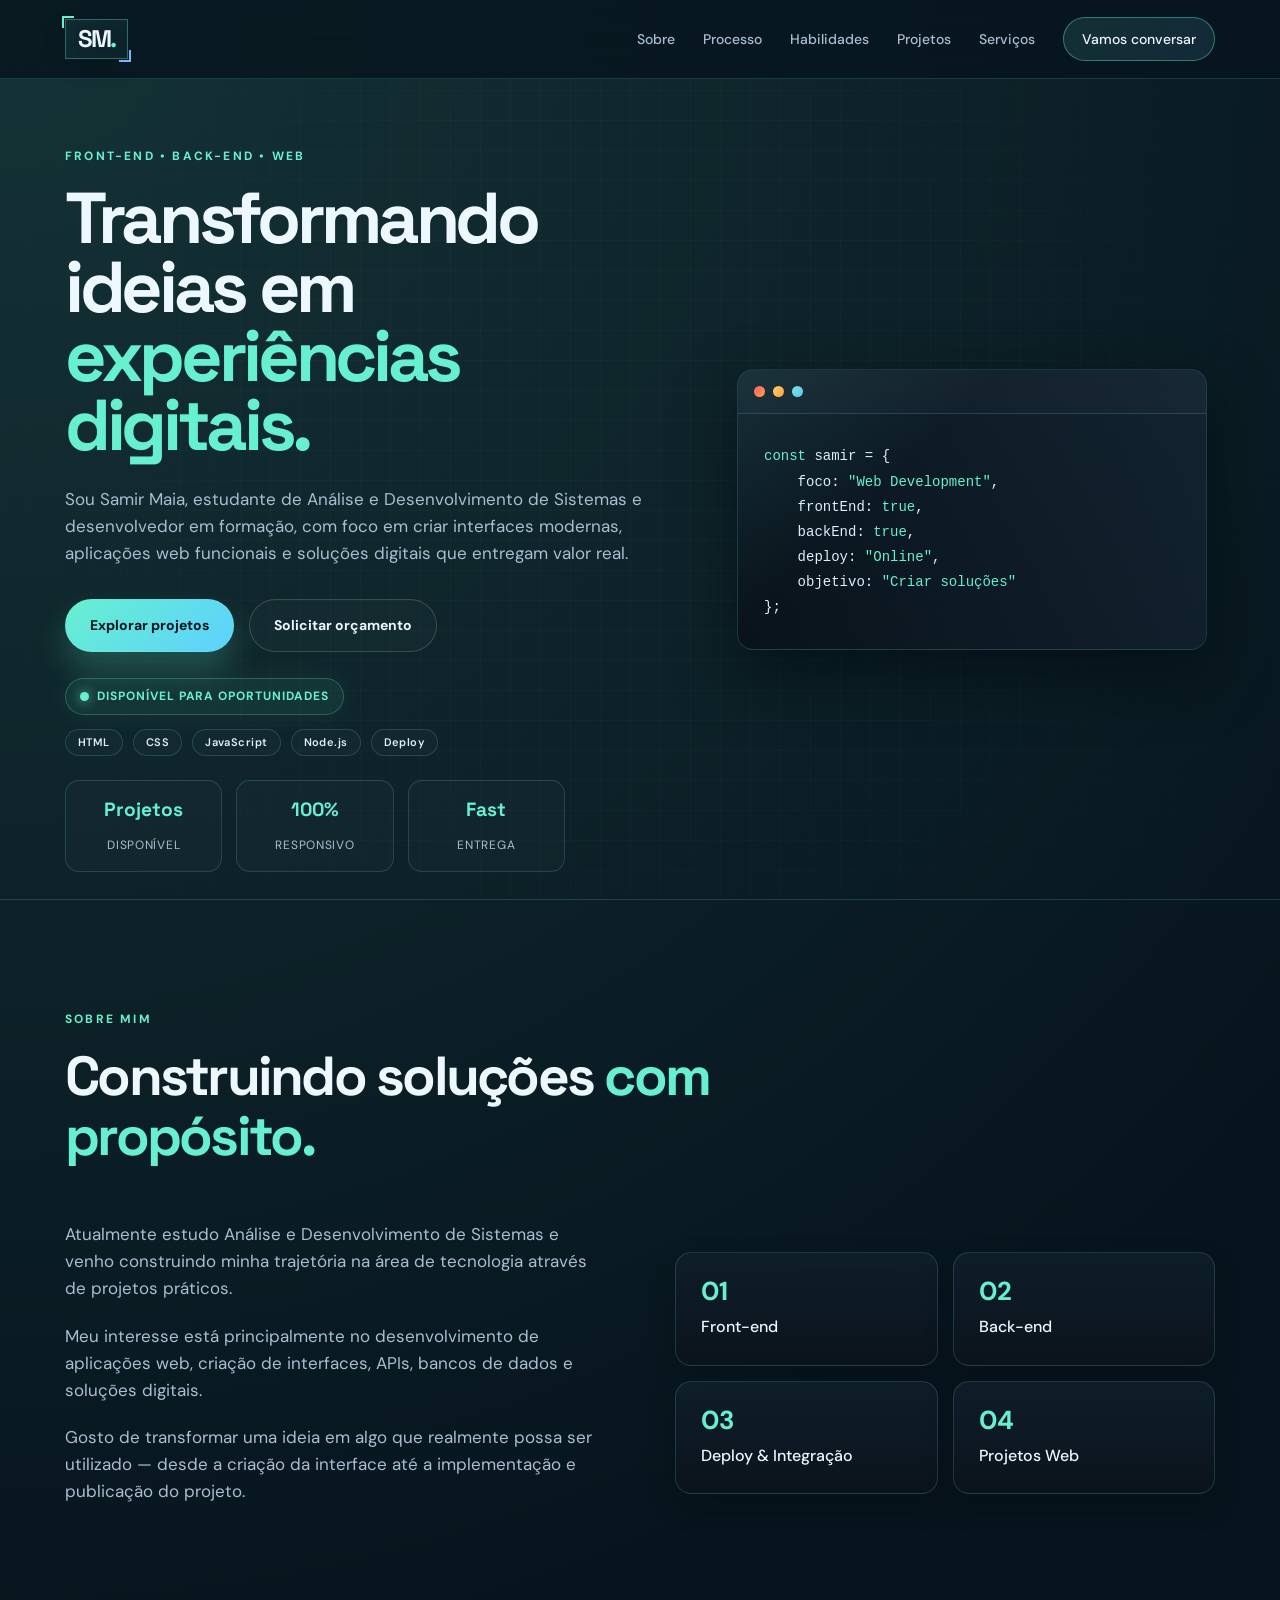
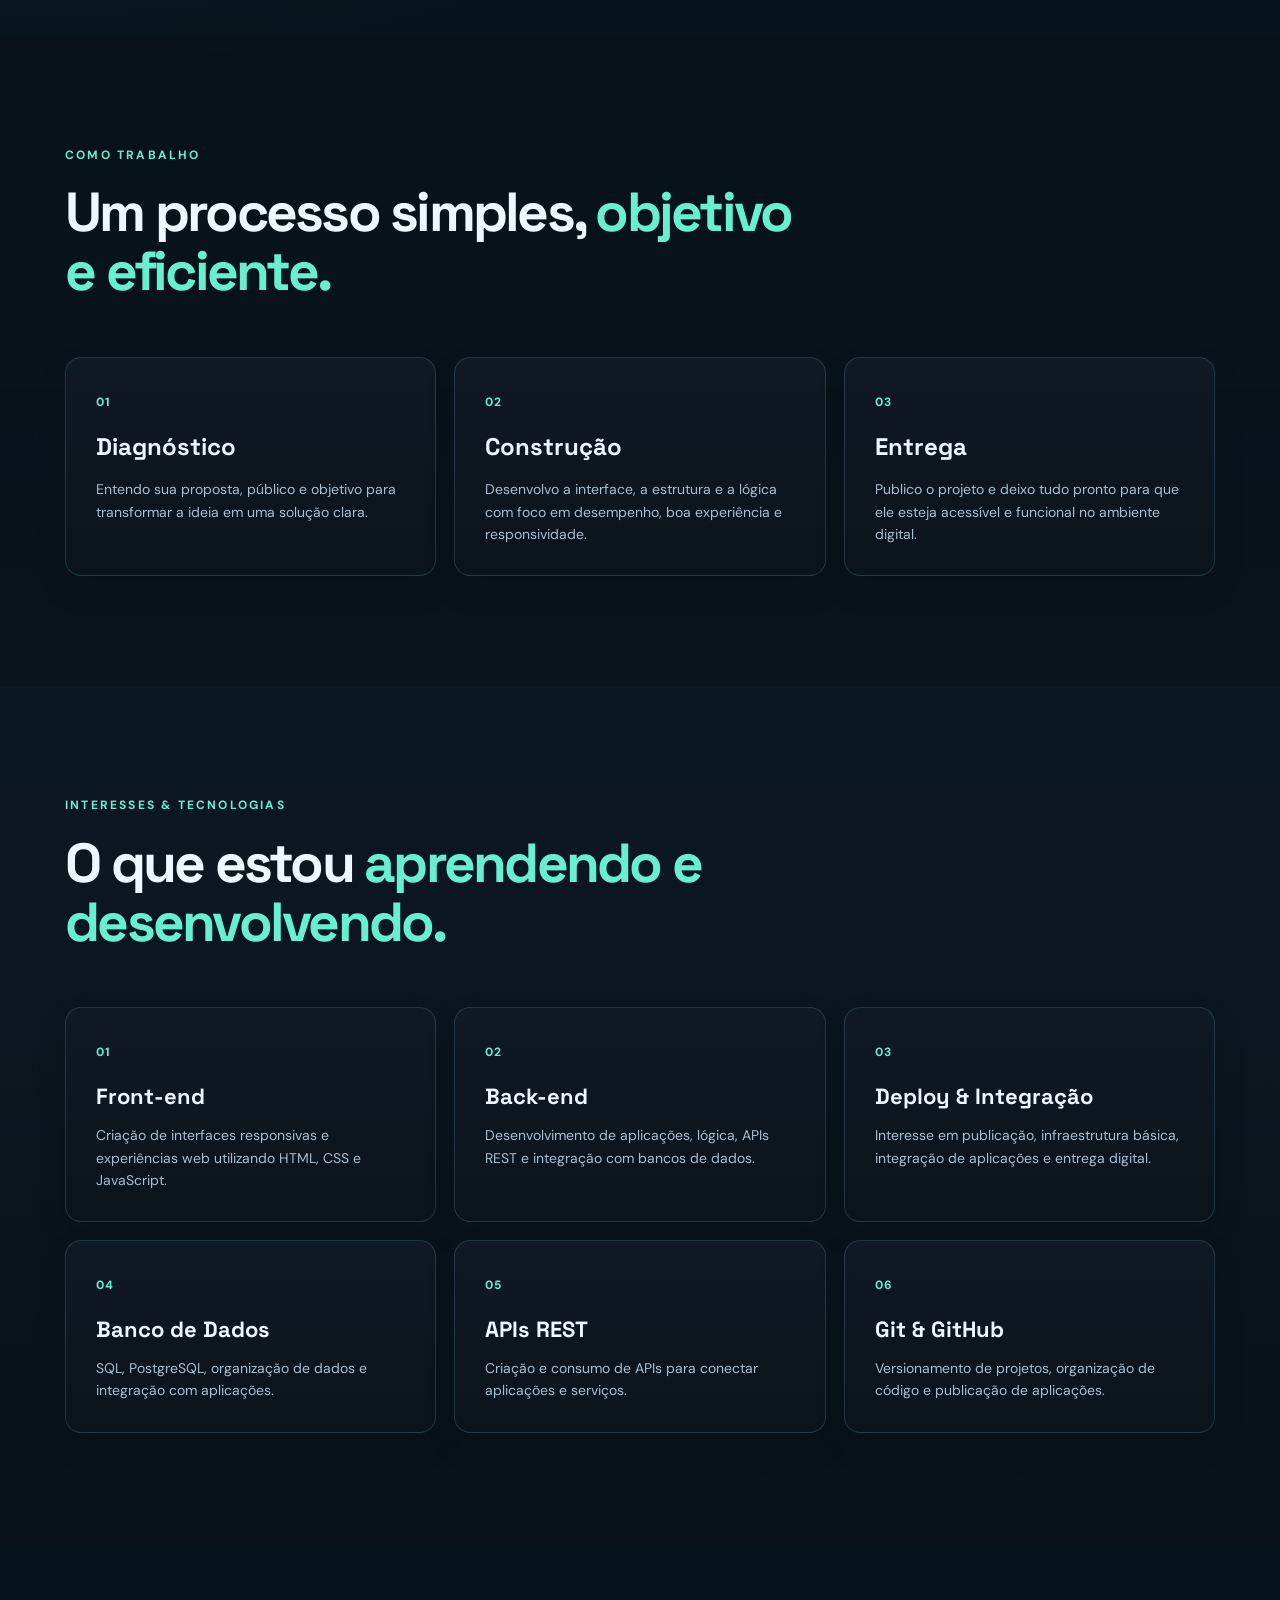
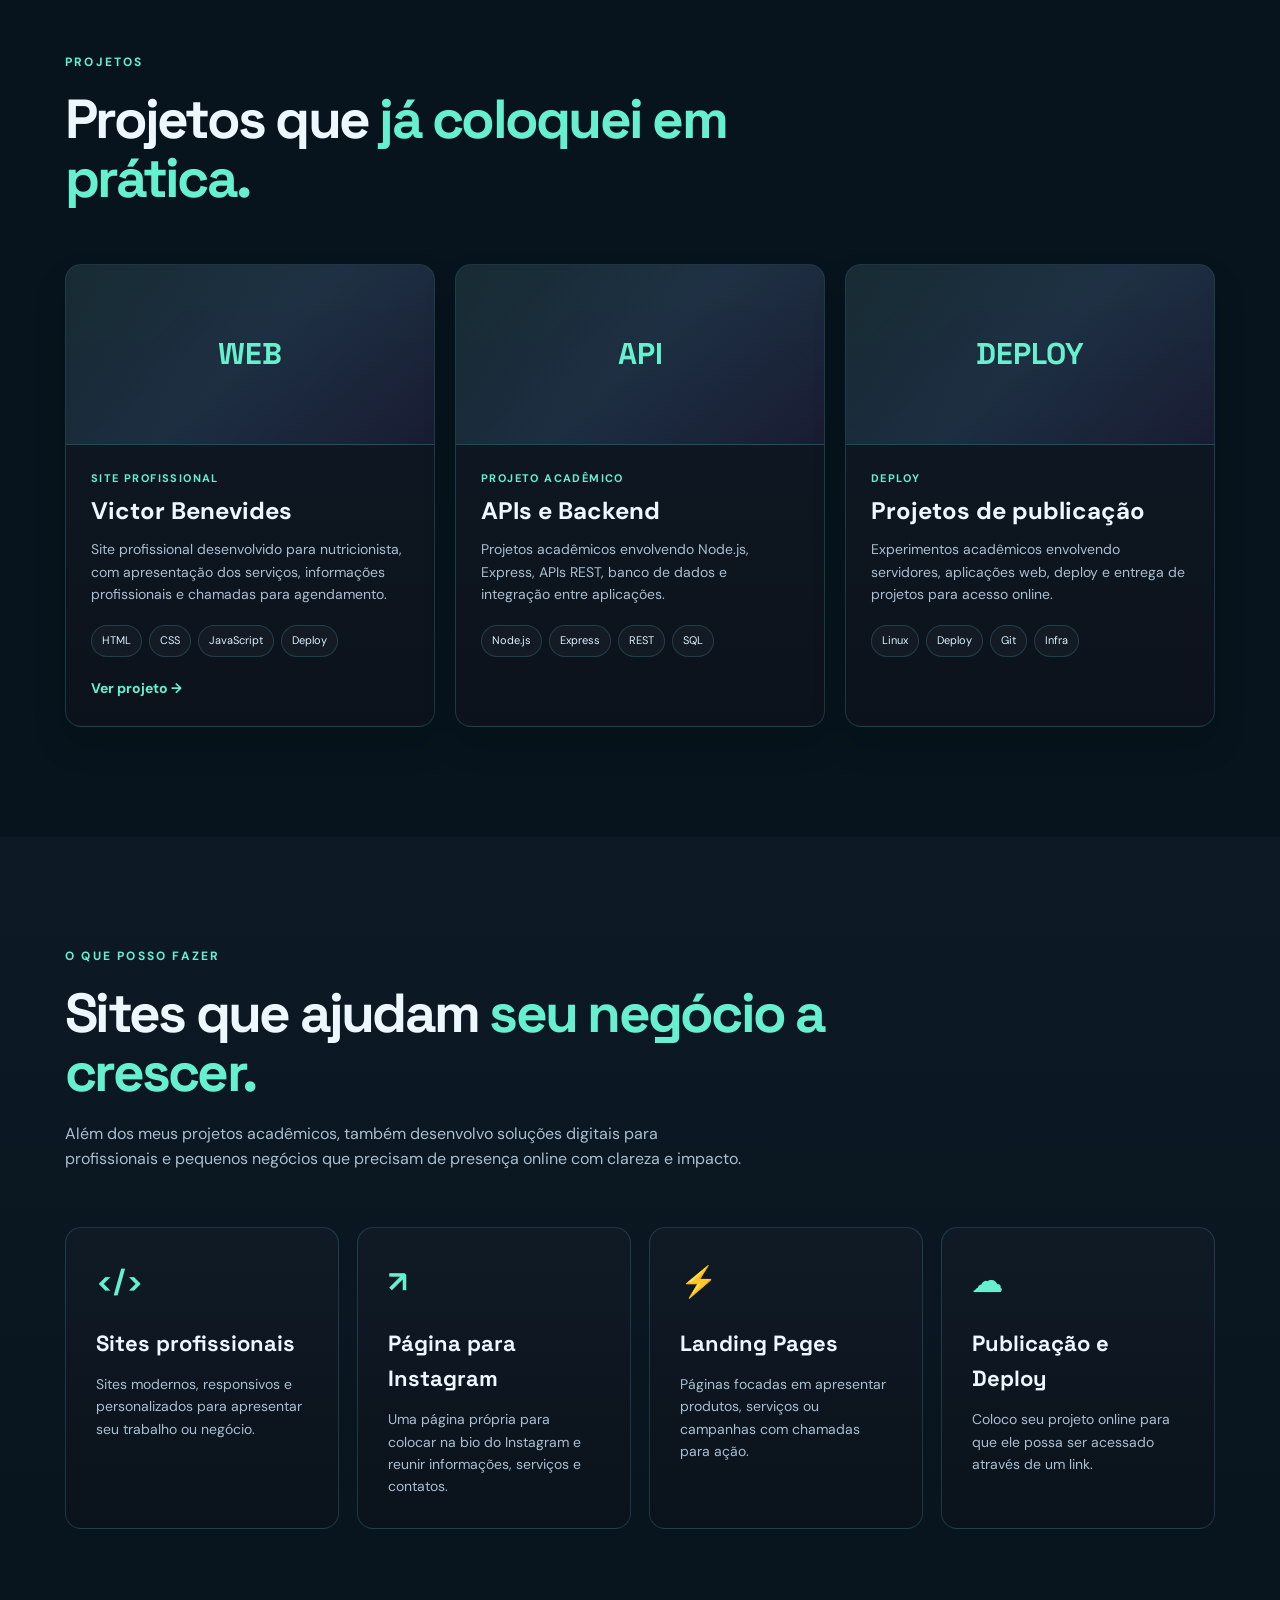
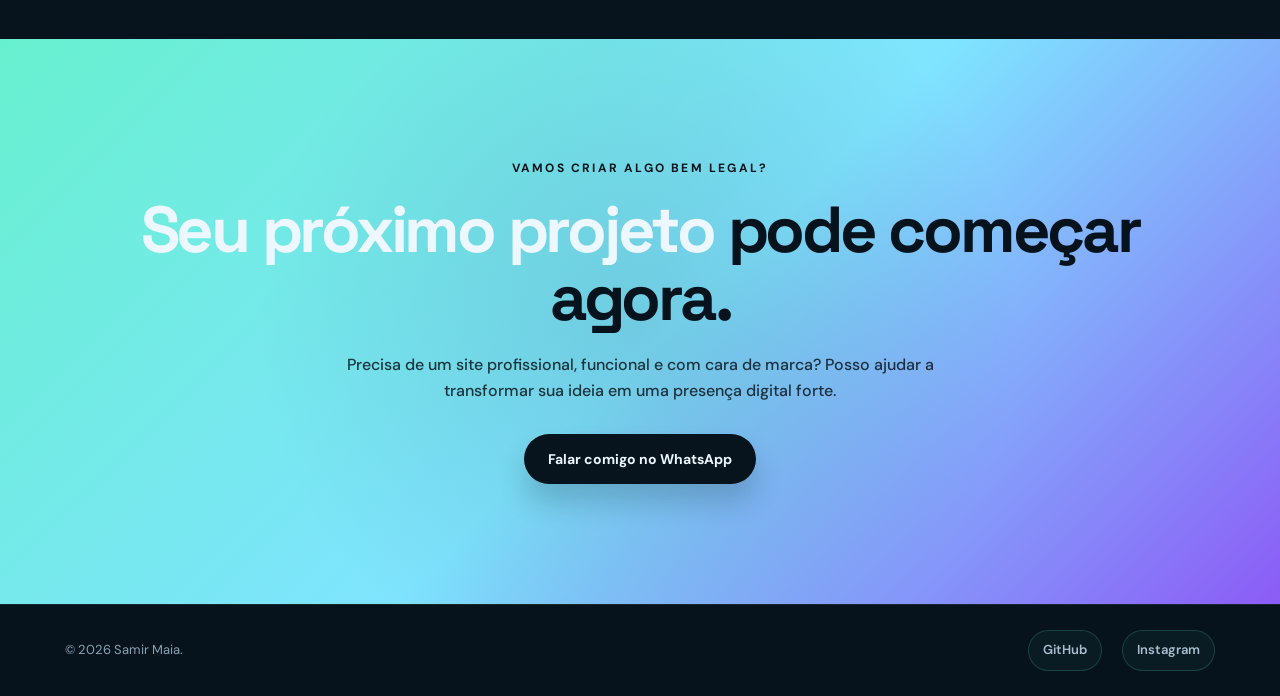
==== index.html @ 9ce3f762 "primeira versao do meu portifolio" ====
<!DOCTYPE html>
<html lang="pt-BR">

<head>
    <meta charset="UTF-8">
    <meta name="viewport" content="width=device-width, initial-scale=1.0">

    <title>Samir Maia | Desenvolvedor</title>

    <meta
        name="description"
        content="Samir Maia - Desenvolvimento Web, Front-end, Back-end e soluções digitais."
    >

    <link rel="preconnect" href="https://fonts.googleapis.com">
    <link rel="preconnect" href="https://fonts.gstatic.com" crossorigin>

    <link
        href="https://fonts.googleapis.com/css2?family=DM+Sans:wght@400;500;600;700&family=Space+Grotesk:wght@400;500;600;700&display=swap"
        rel="stylesheet"
    >

    <link rel="stylesheet" href="style.css">
</head>

<body>

    <!-- HEADER -->

    <header class="header">

        <div class="container nav">

            <a href="#inicio" class="logo" aria-label="Samir Maia, voltar ao início">
                SM<span>.</span>
            </a>

            <button
                class="menu-btn"
                id="menuBtn"
                aria-label="Abrir menu"
                aria-expanded="false"
            >
                ☰
            </button>

            <nav class="nav-links" id="navLinks">

                <a href="#sobre">Sobre</a>
                <a href="#processo">Processo</a>
                <a href="#habilidades">Habilidades</a>
                <a href="#projetos">Projetos</a>
                <a href="#servicos">Serviços</a>

                <a href="#contato" class="nav-cta">
                    Vamos conversar
                </a>

            </nav>

        </div>

    </header>


    <main>

        <!-- HERO -->

        <section class="hero" id="inicio">

            <div class="container hero-content">

                <div class="hero-text">

                    <p class="eyebrow">
                        FRONT-END • BACK-END • WEB
                    </p>

                    <h1>
                        Transformando ideias em
                        <span>experiências digitais.</span>
                    </h1>

                    <p class="hero-description">
                        Sou Samir Maia, estudante de Análise e Desenvolvimento
                        de Sistemas e desenvolvedor em formação, com foco em
                        criar interfaces modernas, aplicações web funcionais e
                        soluções digitais que entregam valor real.
                    </p>

                    <div class="hero-buttons">

                        <a href="#projetos" class="btn primary">
                            Explorar projetos
                        </a>

                        <a href="#contato" class="btn secondary">
                            Solicitar orçamento
                        </a>

                    </div>

                    <div class="hero-meta">
                        <span class="status-pill">
                            Disponível para oportunidades
                        </span>

                        <div class="stack-list" aria-label="Tecnologias principais">
                            <span>HTML</span>
                            <span>CSS</span>
                            <span>JavaScript</span>
                            <span>Node.js</span>
                            <span>Deploy</span>
                        </div>

                        <div class="mini-stats" aria-label="Principais diferenciais">
                            <div>
                                <strong>Projetos</strong>
                                <span>Disponível</span>
                            </div>
                            <div>
                                <strong>100%</strong>
                                <span>Responsivo</span>
                            </div>
                            <div>
                                <strong>Fast</strong>
                                <span>Entrega</span>
                            </div>
                        </div>
                    </div>

                </div>


                <div class="hero-card">

                    <div class="code-window">

                        <div class="code-top">
                            <span></span>
                            <span></span>
                            <span></span>
                        </div>

                        <pre><span>const</span> samir = {
    foco: <span>"Web Development"</span>,
    frontEnd: <span>true</span>,
    backEnd: <span>true</span>,
    deploy: <span>"Online"</span>,
    objetivo: <span>"Criar soluções"</span>
};</pre>

                    </div>

                </div>

            </div>

        </section>


        <!-- SOBRE -->

        <section class="section" id="sobre">

            <div class="container">

                <div class="section-title">

                    <p class="eyebrow">
                        SOBRE MIM
                    </p>

                    <h2>
                        Construindo soluções
                        <span>com propósito.</span>
                    </h2>

                </div>


                <div class="about-grid">

                    <div class="about-text">

                        <p>
                            Atualmente estudo Análise e Desenvolvimento de
                            Sistemas e venho construindo minha trajetória
                            na área de tecnologia através de projetos
                            práticos.
                        </p>

                        <p>
                            Meu interesse está principalmente no desenvolvimento
                            de aplicações web, criação de interfaces, APIs,
                            bancos de dados e soluções digitais.
                        </p>

                        <p>
                            Gosto de transformar uma ideia em algo que realmente
                            possa ser utilizado — desde a criação da interface
                            até a implementação e publicação do projeto.
                        </p>

                    </div>


                    <div class="about-highlight">

                        <div class="highlight">
                            <strong>01</strong>
                            <span>Front-end</span>
                        </div>

                        <div class="highlight">
                            <strong>02</strong>
                            <span>Back-end</span>
                        </div>

                        <div class="highlight">
                            <strong>03</strong>
                            <span>Deploy & Integração</span>
                        </div>

                        <div class="highlight">
                            <strong>04</strong>
                            <span>Projetos Web</span>
                        </div>

                    </div>

                </div>

            </div>

        </section>


        <!-- PROCESSO -->

        <section class="section process-section" id="processo">

            <div class="container">

                <div class="section-title">

                    <p class="eyebrow">
                        COMO TRABALHO
                    </p>

                    <h2>
                        Um processo simples,
                        <span>objetivo e eficiente.</span>
                    </h2>

                </div>

                <div class="process-grid">

                    <div class="process-card">
                        <span class="process-number">01</span>
                        <h3>Diagnóstico</h3>
                        <p>
                            Entendo sua proposta, público e objetivo para
                            transformar a ideia em uma solução clara.
                        </p>
                    </div>

                    <div class="process-card">
                        <span class="process-number">02</span>
                        <h3>Construção</h3>
                        <p>
                            Desenvolvo a interface, a estrutura e a lógica com
                            foco em desempenho, boa experiência e responsividade.
                        </p>
                    </div>

                    <div class="process-card">
                        <span class="process-number">03</span>
                        <h3>Entrega</h3>
                        <p>
                            Publico o projeto e deixo tudo pronto para que ele
                            esteja acessível e funcional no ambiente digital.
                        </p>
                    </div>

                </div>

            </div>

        </section>


        <!-- HABILIDADES -->

        <section class="section dark-section" id="habilidades">

            <div class="container">

                <div class="section-title">

                    <p class="eyebrow">
                        INTERESSES & TECNOLOGIAS
                    </p>

                    <h2>
                        O que estou
                        <span>aprendendo e desenvolvendo.</span>
                    </h2>

                </div>


                <div class="skills-grid">

                    <div class="skill-card">
                        <span class="skill-number">01</span>

                        <h3>Front-end</h3>

                        <p>
                            Criação de interfaces responsivas e experiências
                            web utilizando HTML, CSS e JavaScript.
                        </p>
                    </div>


                    <div class="skill-card">
                        <span class="skill-number">02</span>

                        <h3>Back-end</h3>

                        <p>
                            Desenvolvimento de aplicações, lógica,
                            APIs REST e integração com bancos de dados.
                        </p>
                    </div>


                    <div class="skill-card">
                        <span class="skill-number">03</span>

                        <h3>Deploy & Integração</h3>

                        <p>
                            Interesse em publicação, infraestrutura básica,
                            integração de aplicações e entrega digital.
                        </p>
                    </div>


                    <div class="skill-card">
                        <span class="skill-number">04</span>

                        <h3>Banco de Dados</h3>

                        <p>
                            SQL, PostgreSQL, organização de dados e
                            integração com aplicações.
                        </p>
                    </div>


                    <div class="skill-card">
                        <span class="skill-number">05</span>

                        <h3>APIs REST</h3>

                        <p>
                            Criação e consumo de APIs para conectar
                            aplicações e serviços.
                        </p>
                    </div>


                    <div class="skill-card">
                        <span class="skill-number">06</span>

                        <h3>Git & GitHub</h3>

                        <p>
                            Versionamento de projetos, organização de código
                            e publicação de aplicações.
                        </p>
                    </div>

                </div>

            </div>

        </section>


        <!-- PROJETOS -->

        <section class="section" id="projetos">

            <div class="container">

                <div class="section-title">

                    <p class="eyebrow">
                        PROJETOS
                    </p>

                    <h2>
                        Projetos que
                        <span>já coloquei em prática.</span>
                    </h2>

                </div>


                <div class="projects-grid">


                    <!-- PROJETO VICTOR -->

                    <article class="project-card">

                        <div class="project-image">
                            <span>WEB</span>
                        </div>

                        <div class="project-content">

                            <p class="project-type">
                                SITE PROFISSIONAL
                            </p>

                            <h3>
                                Victor Benevides
                            </h3>

                            <p>
                                Site profissional desenvolvido para nutricionista,
                                com apresentação dos serviços, informações
                                profissionais e chamadas para agendamento.
                            </p>

                            <div class="tags">

                                <span>HTML</span>
                                <span>CSS</span>
                                <span>JavaScript</span>
                                <span>Deploy</span>

                            </div>

                            <a
                                href="https://victorbenevidesnutri.netlify.app/"
                                target="_blank"
                                rel="noopener noreferrer"
                                class="project-link"
                            >
                                Ver projeto →
                            </a>

                        </div>

                    </article>


                    <!-- PROJETO BACK-END -->

                    <article class="project-card">

                        <div class="project-image">
                            <span>API</span>
                        </div>

                        <div class="project-content">

                            <p class="project-type">
                                PROJETO ACADÊMICO
                            </p>

                            <h3>
                                APIs e Backend
                            </h3>

                            <p>
                                Projetos acadêmicos envolvendo Node.js,
                                Express, APIs REST, banco de dados e
                                integração entre aplicações.
                            </p>

                            <div class="tags">

                                <span>Node.js</span>
                                <span>Express</span>
                                <span>REST</span>
                                <span>SQL</span>

                            </div>

                        </div>

                    </article>


                    <!-- PROJETO DEPLOY -->

                    <article class="project-card">

                        <div class="project-image">
                            <span>DEPLOY</span>
                        </div>

                        <div class="project-content">

                            <p class="project-type">
                                DEPLOY
                            </p>

                            <h3>
                                Projetos de publicação
                            </h3>

                            <p>
                                Experimentos acadêmicos envolvendo servidores,
                                aplicações web, deploy e entrega de projetos
                                para acesso online.
                            </p>

                            <div class="tags">

                                <span>Linux</span>
                                <span>Deploy</span>
                                <span>Git</span>
                                <span>Infra</span>

                            </div>

                        </div>

                    </article>


                </div>

            </div>

        </section>


        <!-- SERVIÇOS -->

        <section class="section services-section" id="servicos">

            <div class="container">

                <div class="section-title">

                    <p class="eyebrow">
                        O QUE POSSO FAZER
                    </p>

                    <h2>
                        Sites que ajudam
                        <span>seu negócio a crescer.</span>
                    </h2>

                    <p>
                        Além dos meus projetos acadêmicos, também desenvolvo
                        soluções digitais para profissionais e pequenos negócios
                        que precisam de presença online com clareza e impacto.
                    </p>

                </div>


                <div class="services-grid">


                    <div class="service-card">

                        <div class="service-icon">
                            &lt;/&gt;
                        </div>

                        <h3>
                            Sites profissionais
                        </h3>

                        <p>
                            Sites modernos, responsivos e personalizados
                            para apresentar seu trabalho ou negócio.
                        </p>

                    </div>


                    <div class="service-card">

                        <div class="service-icon">
                            ↗
                        </div>

                        <h3>
                            Página para Instagram
                        </h3>

                        <p>
                            Uma página própria para colocar na bio do Instagram
                            e reunir informações, serviços e contatos.
                        </p>

                    </div>


                    <div class="service-card">

                        <div class="service-icon">
                            ⚡
                        </div>

                        <h3>
                            Landing Pages
                        </h3>

                        <p>
                            Páginas focadas em apresentar produtos,
                            serviços ou campanhas com chamadas para ação.
                        </p>

                    </div>


                    <div class="service-card">

                        <div class="service-icon">
                            ☁
                        </div>

                        <h3>
                            Publicação e Deploy
                        </h3>

                        <p>
                            Coloco seu projeto online para que ele possa
                            ser acessado através de um link.
                        </p>

                    </div>

                </div>

            </div>

        </section>


        <!-- CTA -->

        <section class="cta" id="contato">

            <div class="container cta-content">

                <p class="eyebrow">
                    VAMOS CRIAR ALGO BEM LEGAL?
                </p>

                <h2>
                    Seu próximo projeto
                    <span>pode começar agora.</span>
                </h2>

                <p>
                    Precisa de um site profissional, funcional e com cara de
                    marca? Posso ajudar a transformar sua ideia em uma presença
                    digital forte.
                </p>

                <a
                    href="https://wa.me/85996294371?text=Ol%C3%A1%2C%20Samir!%20Vi%20seu%20portf%C3%B3lio%20e%20gostaria%20de%20conversar%20sobre%20um%20projeto."
                    target="_blank"
                    rel="noopener noreferrer"
                    class="btn whatsapp"
                >
                    Falar comigo no WhatsApp
                </a>

            </div>

        </section>

    </main>


    <!-- FOOTER -->

    <footer class="footer">

        <div class="container footer-content">

            <p>
                © <span id="currentYear"></span> Samir Maia.
            </p>

            <div class="social-links">

                <a
                    class="social-link"
                    href="https://github.com/SamirMaia91"
                    target="_blank"
                    rel="noopener noreferrer"
                    aria-label="Abrir perfil do GitHub"
                >
                    GitHub
                </a>

                <a
                    class="social-link"
                    href="https://www.instagram.com/samirmaiafs_/"
                    target="_blank"
                    rel="noopener noreferrer"
                    aria-label="Abrir perfil do Instagram"
                >
                    Instagram
                </a>

            </div>

        </div>

    </footer>


    <script src="script.js"></script>

</body>

</html>
---- style.css ----
:root {
    --bg: #07141d;
    --bg-soft: #0d1d2b;
    --panel: rgba(12, 22, 32, 0.85);
    --panel-strong: #0f1f2d;
    --panel-alt: #122a3d;
    --line: rgba(122, 228, 255, 0.17);
    --text: #edf7ff;
    --muted: #a9bfd1;
    --primary: #67f0cf;
    --secondary: #74b9ff;
    --purple: #8b5cf6;
    --orange: #ff9f43;
    --red: #ff5f6d;
    --shadow: 0 24px 60px rgba(2, 9, 15, 0.55);
}

* {
    margin: 0;
    padding: 0;
    box-sizing: border-box;
}

html {
    scroll-behavior: smooth;
}

body {
    background:
        radial-gradient(circle at top left, rgba(103, 240, 207, 0.14), transparent 30%),
        radial-gradient(circle at bottom right, rgba(116, 185, 255, 0.12), transparent 26%),
        var(--bg);
    color: var(--text);
    font-family: "DM Sans", sans-serif;
    line-height: 1.6;
    position: relative;
}

body::before {
    content: "";
    position: fixed;
    inset: 0;
    background-image: linear-gradient(rgba(255, 255, 255, 0.02) 1px, transparent 1px),
        linear-gradient(90deg, rgba(255, 255, 255, 0.02) 1px, transparent 1px);
    background-size: 30px 30px;
    mask-image: radial-gradient(circle at center, black 45%, transparent 100%);
    pointer-events: none;
}

a {
    color: inherit;
    text-decoration: none;
}

img {
    max-width: 100%;
    display: block;
}

.container {
    width: min(90%, 1150px);
    margin: 0 auto;
}


/* HEADER */

.header {
    position: fixed;
    top: 0;
    width: 100%;
    z-index: 1000;
    background: rgba(7, 20, 29, 0.8);
    backdrop-filter: blur(18px);
    -webkit-backdrop-filter: blur(18px);
    border-bottom: 1px solid var(--line);
    transition: background 0.25s ease, box-shadow 0.25s ease, border-color 0.25s ease;
}

.header.scrolled {
    background: rgba(7, 20, 29, 0.94);
    box-shadow: 0 12px 28px rgba(0, 0, 0, 0.18);
    border-color: rgba(103, 240, 207, 0.18);
}

.nav {
    height: 78px;
    display: flex;
    align-items: center;
    justify-content: space-between;
    position: relative;
}

.logo {
    position: relative;
    display: inline-flex;
    align-items: center;
    padding: 7px 12px;
    border: 1px solid rgba(103, 240, 207, 0.35);
    background: linear-gradient(135deg, rgba(103, 240, 207, 0.08), rgba(116, 185, 255, 0.04));
    box-shadow: inset 0 0 18px rgba(103, 240, 207, 0.04), 0 8px 22px rgba(0, 0, 0, 0.12);
    font-family: "Space Grotesk", sans-serif;
    font-size: 24px;
    font-weight: 700;
    letter-spacing: -0.08em;
    line-height: 1;
    transition: 0.25s ease;
}

.logo::before,
.logo::after {
    content: "";
    position: absolute;
    width: 10px;
    height: 10px;
    pointer-events: none;
}

.logo::before {
    top: -4px;
    left: -4px;
    border-top: 2px solid var(--primary);
    border-left: 2px solid var(--primary);
}

.logo::after {
    right: -4px;
    bottom: -4px;
    border-right: 2px solid var(--secondary);
    border-bottom: 2px solid var(--secondary);
}

.logo:hover {
    border-color: rgba(103, 240, 207, 0.7);
    box-shadow: inset 0 0 20px rgba(103, 240, 207, 0.08), 0 12px 28px rgba(103, 240, 207, 0.12);
    transform: translateY(-2px);
}

.logo span {
    color: var(--primary);
}

.nav-links {
    display: flex;
    align-items: center;
    gap: 28px;
}

.nav-links a {
    color: var(--muted);
    font-size: 14px;
    font-weight: 500;
    transition: 0.25s ease;
}

.nav-links a:hover {
    color: var(--text);
}

.nav-cta {
    border: 1px solid rgba(103, 240, 207, 0.4);
    background: linear-gradient(135deg, rgba(103, 240, 207, 0.12), rgba(116, 185, 255, 0.12));
    padding: 10px 18px;
    border-radius: 999px;
    color: var(--text) !important;
    transition: all 0.25s ease;
}

.nav-cta:hover {
    transform: translateY(-2px);
    border-color: var(--primary);
    box-shadow: 0 12px 28px rgba(103, 240, 207, 0.2);
}

.menu-btn {
    display: none;
    background: rgba(255, 255, 255, 0.02);
    border: 1px solid var(--line);
    color: var(--text);
    font-size: 24px;
    width: 44px;
    height: 44px;
    border-radius: 10px;
    cursor: pointer;
}


/* HERO */

.hero {
    min-height: 100vh;
    display: flex;
    align-items: center;
    padding-top: 120px;
    border-bottom: 1px solid var(--line);
}

.hero-content {
    display: grid;
    grid-template-columns: 1.1fr 0.9fr;
    gap: 70px;
    align-items: center;
}

.hero-text {
    max-width: 700px;
}

.eyebrow {
    color: var(--primary);
    font-size: 12px;
    font-weight: 700;
    letter-spacing: 2.2px;
    margin-bottom: 18px;
    text-transform: uppercase;
}

.hero h1 {
    font-family: "Space Grotesk", sans-serif;
    font-size: clamp(42px, 6vw, 72px);
    line-height: 0.96;
    margin-bottom: 25px;
    letter-spacing: -0.06em;
}

.hero h1 span,
.section-title h2 span,
.cta h2 span {
    color: var(--primary);
}

.hero-description {
    max-width: 600px;
    color: var(--muted);
    font-size: 17px;
    margin-bottom: 32px;
}

.hero-buttons {
    display: flex;
    gap: 15px;
    flex-wrap: wrap;
}

.hero-meta {
    margin-top: 26px;
    display: flex;
    flex-direction: column;
    gap: 14px;
}

.status-pill {
    display: inline-flex;
    align-items: center;
    width: fit-content;
    gap: 8px;
    padding: 8px 14px;
    border-radius: 999px;
    background: rgba(103, 240, 207, 0.08);
    border: 1px solid rgba(103, 240, 207, 0.25);
    color: var(--primary);
    font-size: 12px;
    font-weight: 700;
    letter-spacing: 0.08em;
    text-transform: uppercase;
    box-shadow: 0 0 30px rgba(103, 240, 207, 0.08);
}

.status-pill::before {
    content: "";
    width: 9px;
    height: 9px;
    border-radius: 50%;
    background: var(--primary);
    box-shadow: 0 0 12px rgba(103, 240, 207, 0.8);
}

.stack-list {
    display: flex;
    flex-wrap: wrap;
    gap: 10px;
}

.stack-list span {
    display: inline-flex;
    align-items: center;
    justify-content: center;
    padding: 7px 12px;
    border-radius: 999px;
    border: 1px solid var(--line);
    background: rgba(255, 255, 255, 0.02);
    color: #dfeefb;
    font-size: 11px;
    line-height: 1;
    font-weight: 600;
    letter-spacing: 0.04em;
    transition: 0.25s ease;
}

.stack-list span:hover {
    border-color: rgba(103, 240, 207, 0.4);
    transform: translateY(-2px);
}

.mini-stats {
    display: grid;
    grid-template-columns: repeat(3, minmax(0, 1fr));
    gap: 14px;
    margin-top: 10px;
    max-width: 500px;
}

.mini-stats div {
    background: rgba(255, 255, 255, 0.02);
    border: 1px solid var(--line);
    border-radius: 14px;
    padding: 14px 12px;
    text-align: center;
}

.mini-stats strong {
    display: block;
    color: var(--primary);
    font-size: 1.2rem;
    margin-bottom: 6px;
    font-family: "Space Grotesk", sans-serif;
}

.mini-stats span {
    color: var(--muted);
    font-size: 0.75rem;
    letter-spacing: 0.06em;
    text-transform: uppercase;
}

.btn {
    display: inline-block;
    padding: 14px 24px;
    border-radius: 999px;
    font-weight: 700;
    font-size: 14px;
    transition: 0.25s ease;
}

.primary {
    background: linear-gradient(135deg, var(--primary), #5dd0ff);
    color: #03151c;
    box-shadow: 0 18px 32px rgba(103, 240, 207, 0.22);
    border: 1px solid rgba(103, 240, 207, 0.28);
}

.primary:hover {
    transform: translateY(-3px);
    box-shadow: 0 22px 36px rgba(103, 240, 207, 0.3);
}

.secondary {
    border: 1px solid rgba(255, 255, 255, 0.16);
    background: rgba(255, 255, 255, 0.02);
    color: var(--text);
}

.secondary:hover {
    border-color: var(--primary);
    transform: translateY(-3px);
}


/* CODE WINDOW */

.hero-card {
    display: flex;
    justify-content: center;
}

.code-window {
    width: min(100%, 470px);
    background: linear-gradient(180deg, rgba(16, 31, 42, 0.95), rgba(9, 18, 26, 0.96));
    border: 1px solid var(--line);
    border-radius: 16px;
    overflow: hidden;
    box-shadow: var(--shadow);
    position: relative;
    animation: floatCard 5s ease-in-out infinite;
}

@keyframes floatCard {
    0%,
    100% {
        transform: translateY(0px);
    }
    50% {
        transform: translateY(-10px);
    }
}

.code-window::before {
    content: "";
    position: absolute;
    inset: 0;
    background: linear-gradient(135deg, rgba(103, 240, 207, 0.08), transparent 35%, rgba(116, 185, 255, 0.08));
    pointer-events: none;
}

.code-top {
    height: 44px;
    display: flex;
    align-items: center;
    gap: 8px;
    padding: 0 16px;
    border-bottom: 1px solid var(--line);
    background: rgba(255, 255, 255, 0.02);
    position: relative;
    z-index: 1;
}

.code-top span {
    width: 11px;
    height: 11px;
    border-radius: 50%;
    background: linear-gradient(135deg, #ff5f6d, #ff9f43);
}

.code-top span:nth-child(2) {
    background: linear-gradient(135deg, #ffd166, #ff9f43);
}

.code-top span:nth-child(3) {
    background: linear-gradient(135deg, #67f0cf, #74b9ff);
}

pre {
    padding: 30px 26px 28px;
    color: #dfeefb;
    font-family: monospace;
    font-size: 14px;
    line-height: 1.8;
    overflow-x: auto;
    position: relative;
    z-index: 1;
}

pre span {
    color: var(--primary);
}


/* SECTIONS */

.section {
    padding: 110px 0;
    position: relative;
}

.dark-section {
    background: linear-gradient(180deg, rgba(13, 25, 36, 0.95), rgba(9, 18, 26, 1));
}

.process-section {
    background: linear-gradient(180deg, rgba(8, 18, 26, 0.9), rgba(11, 20, 29, 1));
}

.section-title {
    max-width: 760px;
    margin-bottom: 55px;
}

.section-title h2 {
    font-family: "Space Grotesk", sans-serif;
    font-size: clamp(35px, 5vw, 55px);
    line-height: 1.08;
    margin-bottom: 18px;
    letter-spacing: -0.05em;
}

.section-title > p:last-child {
    color: var(--muted);
    max-width: 680px;
    font-size: 16px;
}


/* ABOUT */

.about-grid {
    display: grid;
    grid-template-columns: 1fr 1fr;
    gap: 70px;
    align-items: center;
}

.about-text {
    color: var(--muted);
    font-size: 17px;
}

.about-text p {
    margin-bottom: 20px;
}

.about-highlight {
    display: grid;
    grid-template-columns: repeat(2, minmax(0, 1fr));
    gap: 15px;
}

.highlight {
    background: linear-gradient(180deg, rgba(16, 31, 42, 0.9), rgba(11, 20, 29, 1));
    border: 1px solid var(--line);
    padding: 25px;
    border-radius: 16px;
    display: flex;
    flex-direction: column;
    gap: 10px;
    box-shadow: 0 12px 28px rgba(1, 8, 12, 0.22);
}

.highlight strong {
    color: var(--primary);
    font-size: 26px;
    line-height: 1;
}

.highlight span {
    color: var(--text);
    font-weight: 500;
}


/* SKILLS */

.process-grid {
    display: grid;
    grid-template-columns: repeat(3, minmax(0, 1fr));
    gap: 18px;
}

.process-card {
    padding: 30px;
    background: linear-gradient(180deg, rgba(17, 26, 37, 0.94), rgba(11, 19, 28, 1));
    border: 1px solid var(--line);
    border-radius: 16px;
    transition: 0.3s ease;
    box-shadow: 0 14px 30px rgba(0, 0, 0, 0.14);
}

.process-card:hover {
    transform: translateY(-6px);
    border-color: rgba(103, 240, 207, 0.45);
    box-shadow: 0 20px 40px rgba(103, 240, 207, 0.08);
}

.process-number {
    display: inline-block;
    color: var(--primary);
    font-weight: 700;
    letter-spacing: 0.08em;
    font-size: 12px;
    margin-bottom: 16px;
}

.process-card h3 {
    margin-bottom: 12px;
    font-family: "Space Grotesk", sans-serif;
    font-size: 24px;
}

.process-card p {
    color: var(--muted);
    font-size: 14px;
}

.skills-grid {
    display: grid;
    grid-template-columns: repeat(3, minmax(0, 1fr));
    gap: 18px;
}

.skill-card {
    padding: 30px;
    background: linear-gradient(180deg, rgba(17, 26, 37, 0.94), rgba(11, 19, 28, 1));
    border: 1px solid var(--line);
    border-radius: 16px;
    transition: 0.3s ease;
    box-shadow: 0 14px 30px rgba(0, 0, 0, 0.14);
}

.skill-card:hover,
.project-card:hover,
.service-card:hover {
    transform: translateY(-6px);
    border-color: rgba(103, 240, 207, 0.45);
    box-shadow: 0 20px 40px rgba(103, 240, 207, 0.08);
}

.skill-number {
    color: var(--primary);
    font-size: 12px;
    font-weight: 700;
    letter-spacing: 1px;
}

.skill-card h3 {
    margin: 15px 0 10px;
    font-family: "Space Grotesk", sans-serif;
    font-size: 22px;
}

.skill-card p {
    color: var(--muted);
    font-size: 14px;
}


/* PROJECTS */

.projects-grid {
    display: grid;
    grid-template-columns: repeat(3, minmax(0, 1fr));
    gap: 20px;
}

.project-card {
    background: linear-gradient(180deg, rgba(17, 27, 38, 0.94), rgba(11, 18, 27, 1));
    border: 1px solid var(--line);
    border-radius: 16px;
    overflow: hidden;
    transition: 0.3s ease;
    box-shadow: 0 18px 34px rgba(0, 0, 0, 0.14);
}

.project-image {
    height: 180px;
    display: flex;
    align-items: center;
    justify-content: center;
    background: linear-gradient(135deg, rgba(103, 240, 207, 0.08), rgba(116, 185, 255, 0.14), rgba(139, 92, 246, 0.08));
    font-family: "Space Grotesk", sans-serif;
    font-size: 30px;
    font-weight: 700;
    color: var(--primary);
    border-bottom: 1px solid var(--line);
}

.project-content {
    padding: 25px;
}

.project-type {
    color: var(--primary);
    font-size: 11px;
    font-weight: 700;
    letter-spacing: 1.4px;
    text-transform: uppercase;
}

.project-content h3 {
    margin: 10px 0 12px;
    font-size: 24px;
    line-height: 1.2;
}

.project-content p:not(.project-type) {
    color: var(--muted);
    font-size: 14px;
    margin-bottom: 20px;
}

.tags {
    display: flex;
    gap: 7px;
    flex-wrap: wrap;
}

.tags span {
    padding: 6px 10px;
    background: rgba(255, 255, 255, 0.03);
    border: 1px solid var(--line);
    border-radius: 999px;
    font-size: 11px;
    color: #dceeff;
}


/* BOTÃO VER PROJETO */

.project-link {
    display: inline-block;
    margin-top: 20px;
    color: var(--primary);
    font-size: 14px;
    font-weight: 700;
    transition: 0.25s ease;
}

.project-link:hover {
    color: #fff;
    transform: translateX(4px);
}


/* SERVICES */

.services-section {
    background: linear-gradient(180deg, rgba(13, 25, 36, 1), rgba(7, 20, 29, 1));
}

.services-grid {
    display: grid;
    grid-template-columns: repeat(4, minmax(0, 1fr));
    gap: 18px;
}

.service-card {
    padding: 30px;
    background: linear-gradient(180deg, rgba(17, 27, 38, 0.94), rgba(10, 18, 27, 1));
    border: 1px solid var(--line);
    border-radius: 16px;
    transition: 0.3s ease;
}

.service-icon {
    color: var(--primary);
    font-size: 30px;
    margin-bottom: 20px;
    font-weight: 700;
}

.service-card h3 {
    margin-bottom: 12px;
    font-family: "Space Grotesk", sans-serif;
    font-size: 22px;
}

.service-card p {
    color: var(--muted);
    font-size: 14px;
}


/* CTA */

.cta {
    padding: 120px 0;
    text-align: center;
    background: linear-gradient(135deg, var(--primary), #7fe4ff 52%, #8b5cf6);
    position: relative;
    overflow: hidden;
}

.cta::before {
    content: "";
    position: absolute;
    inset: 0;
    background: radial-gradient(circle at center, rgba(7, 20, 29, 0.12), transparent 55%);
}

.cta-content {
    position: relative;
    z-index: 1;
}

.cta .eyebrow {
    color: #09151d;
}

.cta h2 {
    font-family: "Space Grotesk", sans-serif;
    font-size: clamp(40px, 6vw, 65px);
    line-height: 1.05;
    margin-bottom: 20px;
    letter-spacing: -0.05em;
}

.cta h2 span {
    color: #06131d;
}

.cta p:not(.eyebrow) {
    max-width: 620px;
    margin: 0 auto 30px;
    color: rgba(9, 21, 29, 0.84);
    font-weight: 500;
}

.whatsapp {
    background: #07141d;
    color: #edf7ff;
    box-shadow: 0 18px 28px rgba(7, 20, 29, 0.18);
}

.whatsapp:hover {
    transform: translateY(-3px);
}


/* FOOTER */

.footer {
    padding: 25px 0;
    background: #06131d;
    border-top: 1px solid rgba(255, 255, 255, 0.08);
}

.footer-content {
    display: flex;
    justify-content: space-between;
    align-items: center;
    color: #88a2b3;
    font-size: 13px;
}

.social-links {
    display: flex;
    gap: 20px;
    flex-wrap: wrap;
}

.social-link {
    display: inline-flex;
    align-items: center;
    justify-content: center;
    padding: 9px 14px;
    border-radius: 999px;
    border: 1px solid rgba(103, 240, 207, 0.18);
    background: rgba(103, 240, 207, 0.04);
    color: var(--muted);
    font-weight: 600;
    transition: 0.25s ease;
}

.social-link:hover {
    color: var(--text);
    border-color: rgba(103, 240, 207, 0.4);
    background: rgba(103, 240, 207, 0.08);
    transform: translateY(-2px);
    box-shadow: 0 10px 20px rgba(103, 240, 207, 0.08);
}


/* TABLET */

@media (max-width: 900px) {
    .hero-content,
    .about-grid {
        grid-template-columns: 1fr;
    }

    .process-grid,
    .skills-grid {
        grid-template-columns: repeat(2, minmax(0, 1fr));
    }

    .projects-grid {
        grid-template-columns: 1fr;
    }

    .services-grid {
        grid-template-columns: repeat(2, minmax(0, 1fr));
    }

    .hero-card {
        margin-top: 20px;
    }
}


/* MOBILE */

@media (max-width: 700px) {
    .nav {
        height: 72px;
    }

    .menu-btn {
        display: inline-flex;
        align-items: center;
        justify-content: center;
    }

    .nav-links {
        position: absolute;
        top: calc(100% + 10px);
        left: 50%;
        transform: translateX(-50%);
        width: min(92vw, 360px);
        display: none;
        flex-direction: column;
        padding: 22px 18px;
        background: rgba(7, 20, 29, 0.96);
        border: 1px solid var(--line);
        border-radius: 16px;
        box-shadow: var(--shadow);
    }

    .nav-links.active {
        display: flex;
    }

    .nav-links a {
        width: 100%;
        text-align: center;
        padding: 10px 0;
    }

    .process-grid,
    .skills-grid,
    .services-grid,
    .about-highlight {
        grid-template-columns: 1fr;
    }

    .hero {
        padding-top: 130px;
    }

    .hero h1 {
        font-size: clamp(2.8rem, 11vw, 4rem);
    }

    .hero-buttons {
        flex-direction: column;
    }

    .stack-list {
        gap: 8px;
    }

    .mini-stats {
        grid-template-columns: 1fr;
    }

    .btn {
        width: 100%;
        text-align: center;
    }

    .section {
        padding: 80px 0;
    }

    .footer-content {
        flex-direction: column;
        gap: 15px;
        text-align: center;
    }

    .code-window {
        width: 100%;
    }

    pre {
        font-size: 12px;
        padding: 20px;
    }
}

@media (prefers-reduced-motion: reduce) {
    html {
        scroll-behavior: auto;
    }

    *,
    *::before,
    *::after {
        animation: none !important;
        transition: none !important;
    }
}
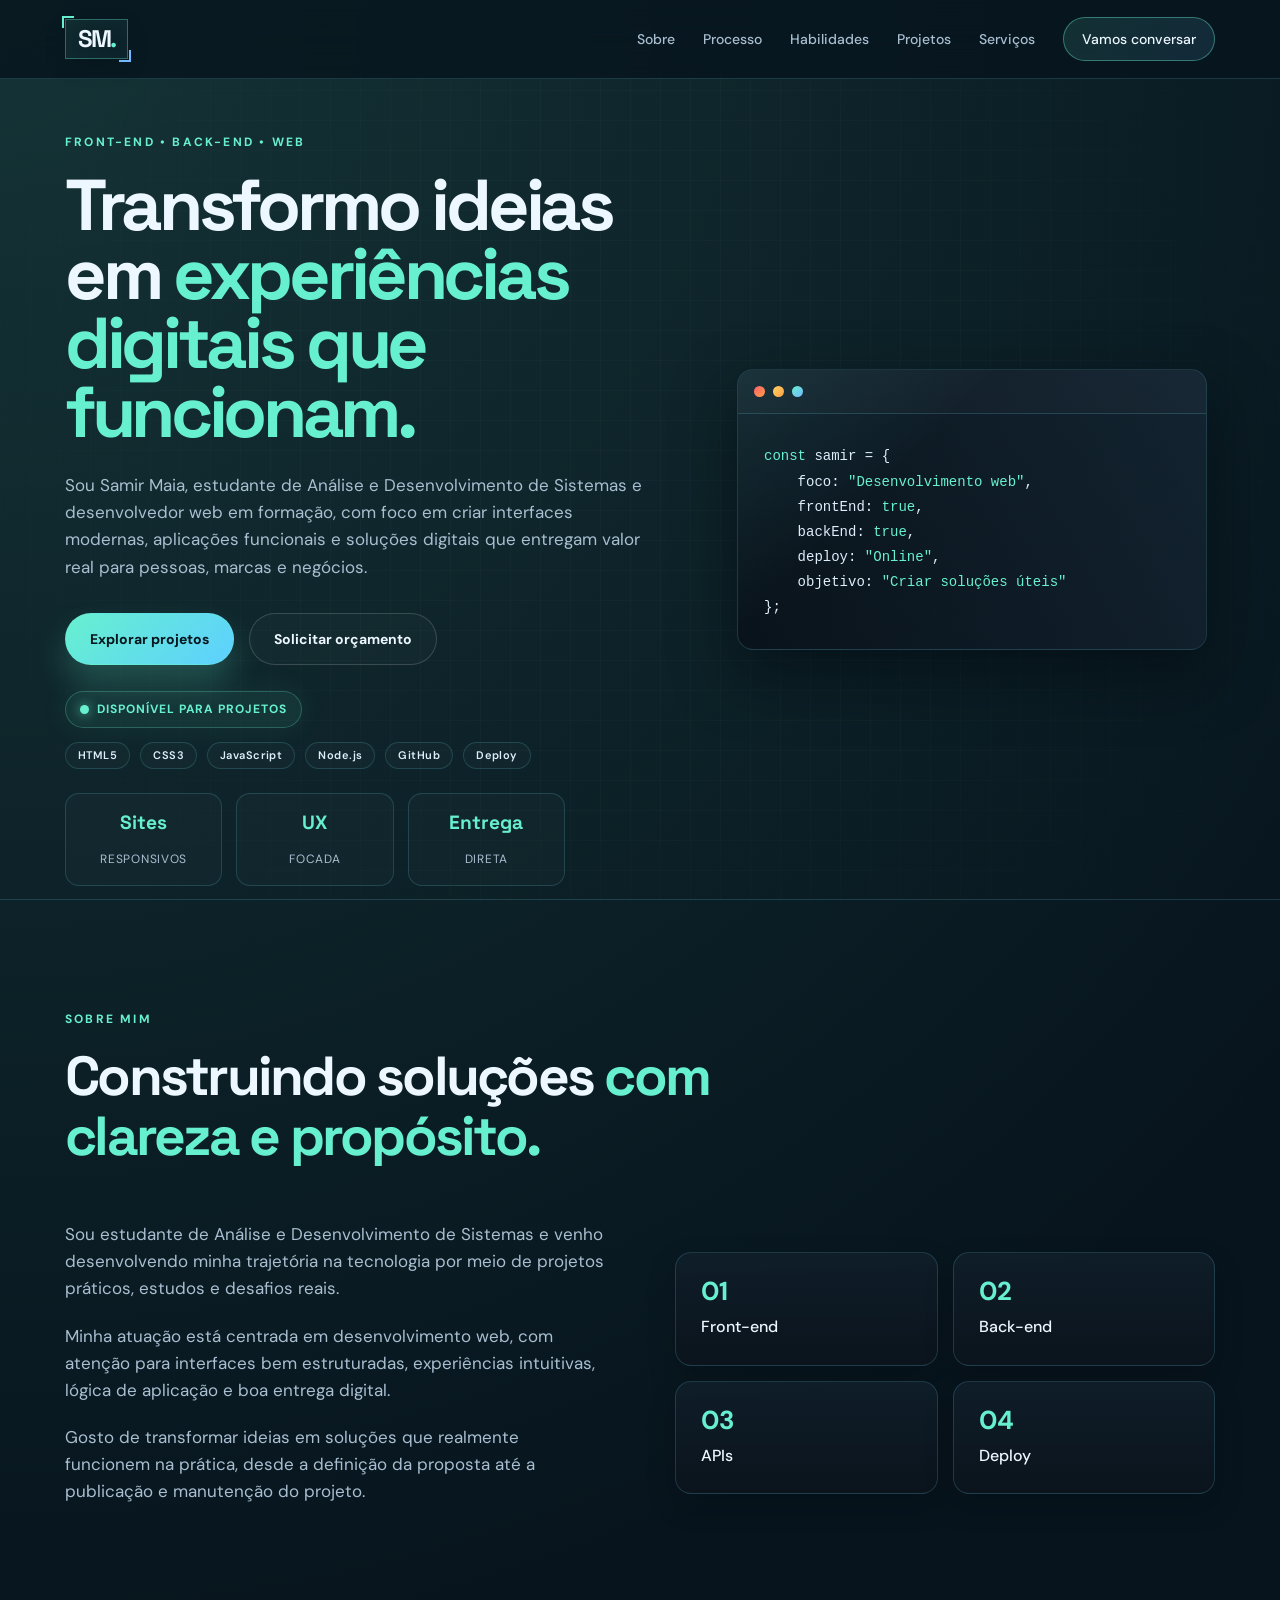
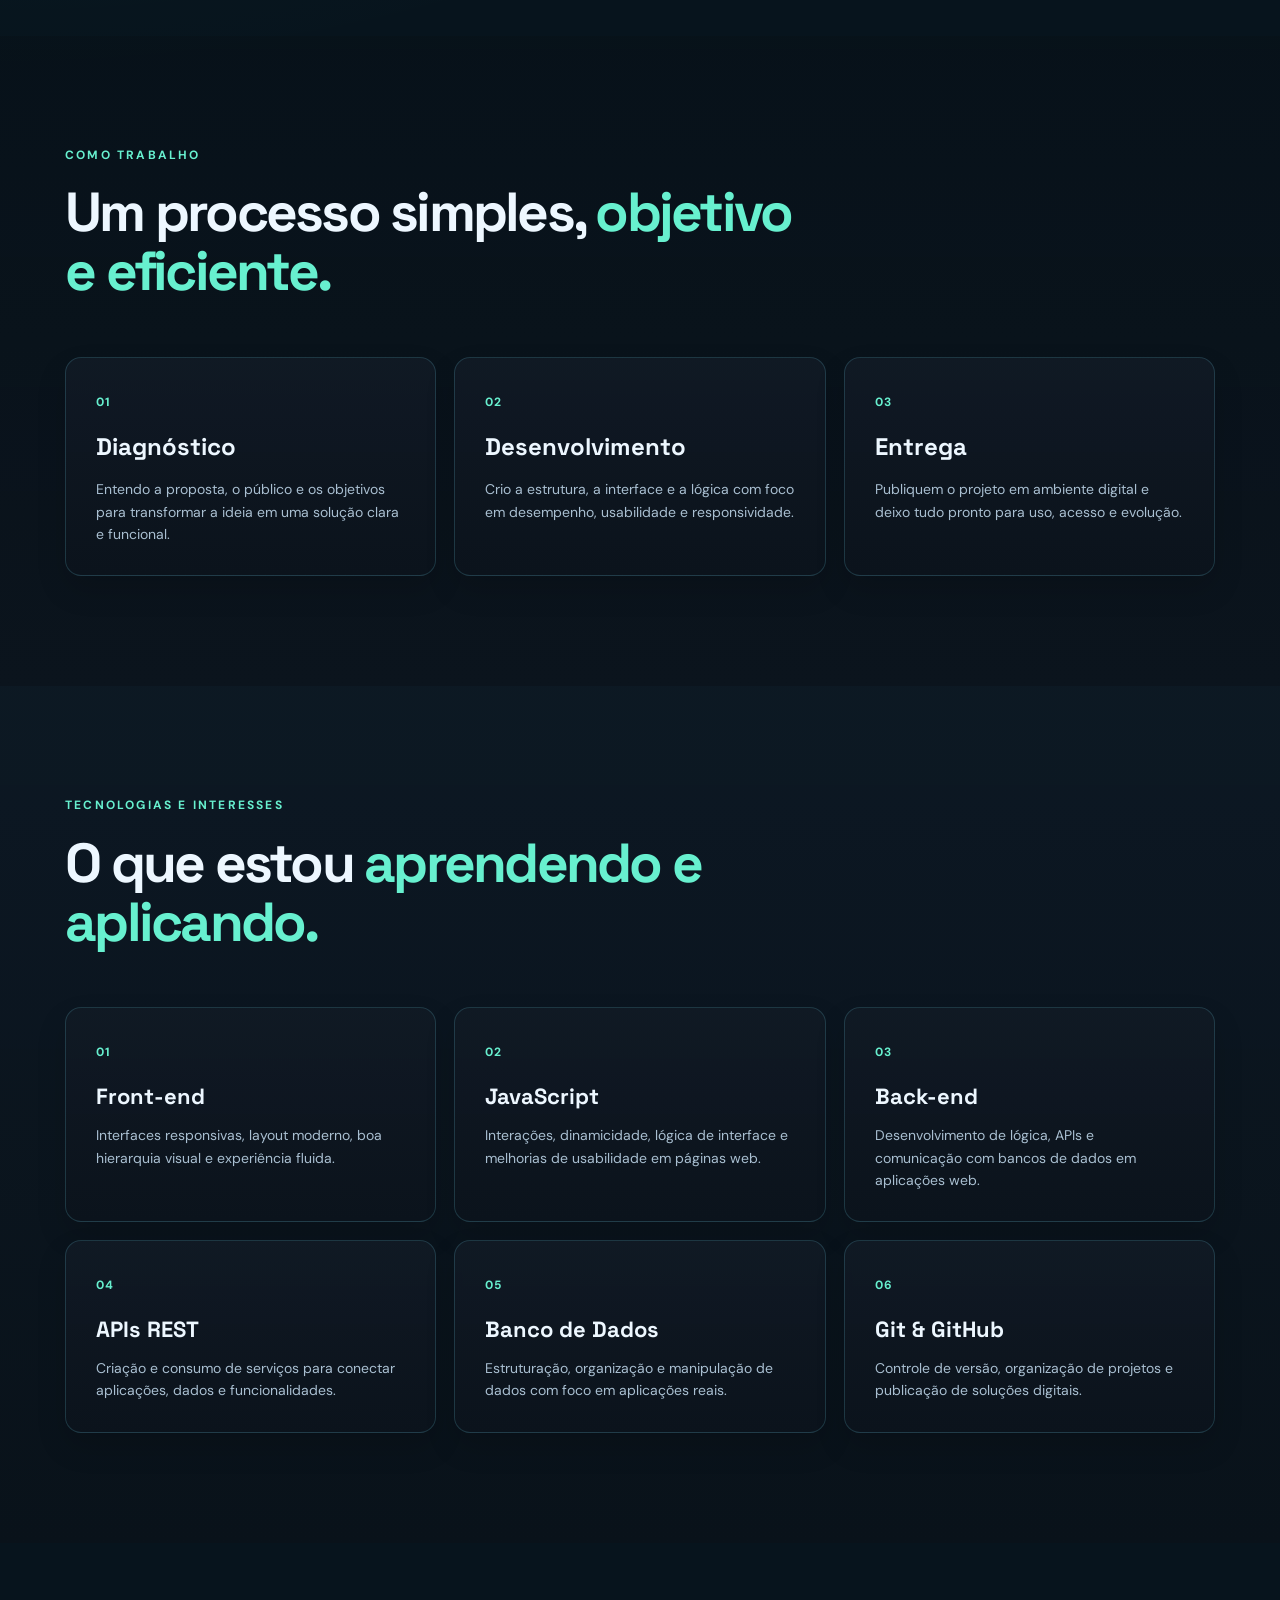
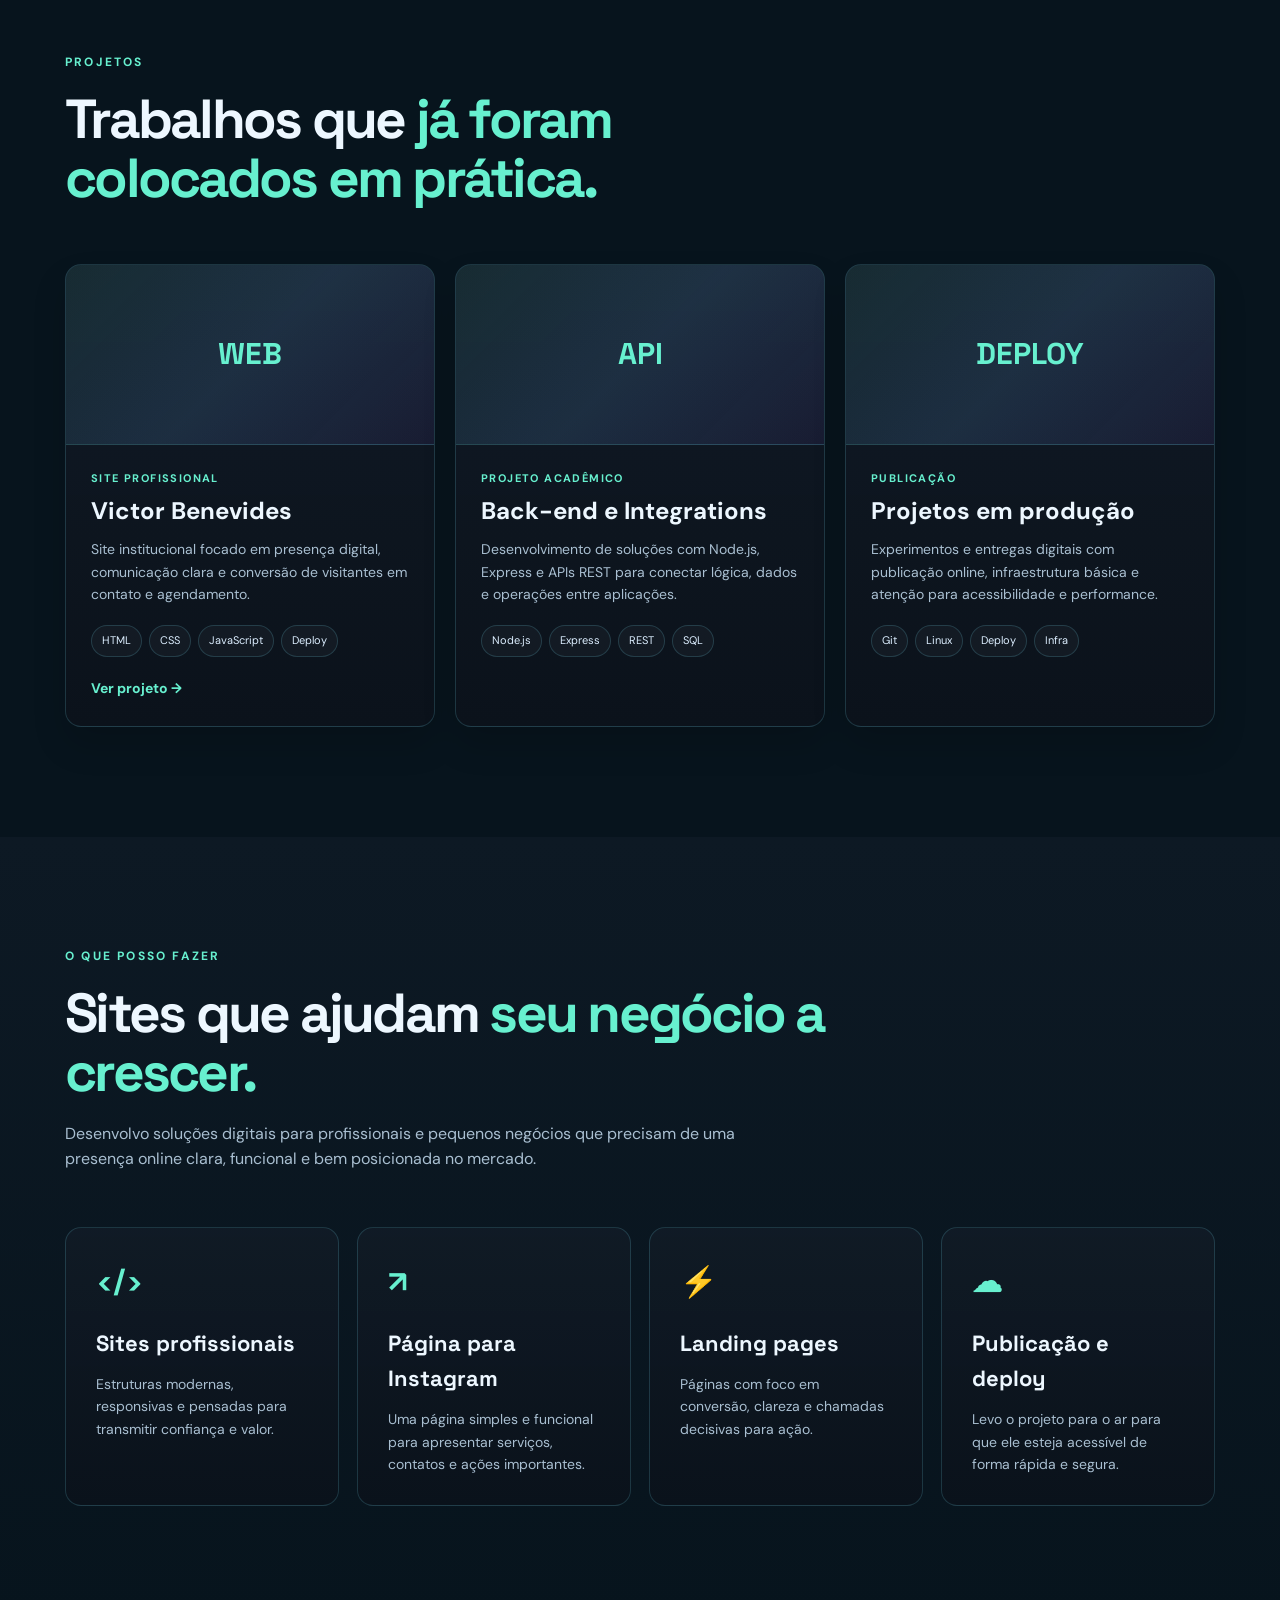
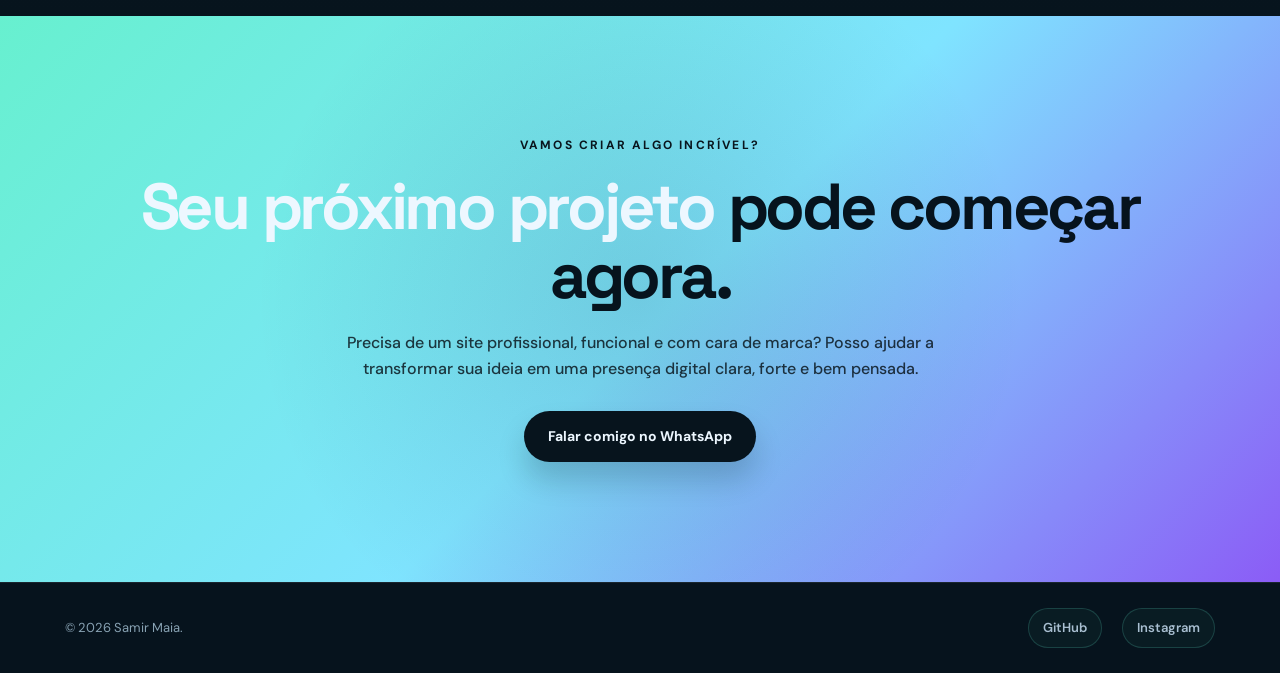
==== commit 4d6fd970: "versao atualizada do projeto" ====
--- a/index.html
+++ b/index.html
@@ -4,139 +4,97 @@
 <head>
     <meta charset="UTF-8">
     <meta name="viewport" content="width=device-width, initial-scale=1.0">
-
-    <title>Samir Maia | Desenvolvedor</title>
-
-    <meta
-        name="description"
-        content="Samir Maia - Desenvolvimento Web, Front-end, Back-end e soluções digitais."
-    >
+    <meta name="theme-color" content="#07141d">
+    <meta name="description" content="Samir Maia — desenvolvedor web focado em front-end, back-end, APIs e soluções digitais para negócios e projetos pessoais.">
+    <meta property="og:title" content="Samir Maia | Desenvolvedor Web">
+    <meta property="og:description" content="Projetos, conhecimentos e soluções digitais para presença online e crescimento de negócios.">
+    <meta property="og:type" content="website">
+    <meta property="og:image" content="img/preview.jpg">
+
+    <title>Samir Maia | Desenvolvedor Web</title>
 
     <link rel="preconnect" href="https://fonts.googleapis.com">
     <link rel="preconnect" href="https://fonts.gstatic.com" crossorigin>
-
-    <link
-        href="https://fonts.googleapis.com/css2?family=DM+Sans:wght@400;500;600;700&family=Space+Grotesk:wght@400;500;600;700&display=swap"
-        rel="stylesheet"
-    >
+    <link href="https://fonts.googleapis.com/css2?family=DM+Sans:wght@400;500;600;700&family=Space+Grotesk:wght@400;500;600;700&display=swap" rel="stylesheet">
 
     <link rel="stylesheet" href="style.css">
 </head>
 
 <body>
 
-    <!-- HEADER -->
-
     <header class="header">
-
         <div class="container nav">
-
-            <a href="#inicio" class="logo" aria-label="Samir Maia, voltar ao início">
-                SM<span>.</span>
-            </a>
-
-            <button
-                class="menu-btn"
-                id="menuBtn"
-                aria-label="Abrir menu"
-                aria-expanded="false"
-            >
+            <a href="#inicio" class="logo" aria-label="Samir Maia, voltar ao início">SM<span>.</span></a>
+
+            <button class="menu-btn" id="menuBtn" aria-label="Abrir menu" aria-expanded="false">
                 ☰
             </button>
 
-            <nav class="nav-links" id="navLinks">
-
+            <nav class="nav-links" id="navLinks" aria-label="Menu principal">
                 <a href="#sobre">Sobre</a>
                 <a href="#processo">Processo</a>
                 <a href="#habilidades">Habilidades</a>
                 <a href="#projetos">Projetos</a>
                 <a href="#servicos">Serviços</a>
-
-                <a href="#contato" class="nav-cta">
-                    Vamos conversar
-                </a>
-
+                <a href="#contato" class="nav-cta">Vamos conversar</a>
             </nav>
-
         </div>
-
     </header>
 
-
     <main>
 
-        <!-- HERO -->
-
         <section class="hero" id="inicio">
-
             <div class="container hero-content">
-
                 <div class="hero-text">
-
-                    <p class="eyebrow">
-                        FRONT-END • BACK-END • WEB
+                    <p class="eyebrow">Front-end • Back-end • Web</p>
+
+                    <h1>
+                        Transformo ideias em
+                        <span>experiências digitais que funcionam.</span>
+                    </h1>
+
+                    <p class="hero-description">
+                        Sou Samir Maia, estudante de Análise e Desenvolvimento de Sistemas e desenvolvedor web
+                        em formação, com foco em criar interfaces modernas, aplicações funcionais e soluções
+                        digitais que entregam valor real para pessoas, marcas e negócios.
                     </p>
 
-                    <h1>
-                        Transformando ideias em
-                        <span>experiências digitais.</span>
-                    </h1>
-
-                    <p class="hero-description">
-                        Sou Samir Maia, estudante de Análise e Desenvolvimento
-                        de Sistemas e desenvolvedor em formação, com foco em
-                        criar interfaces modernas, aplicações web funcionais e
-                        soluções digitais que entregam valor real.
-                    </p>
-
                     <div class="hero-buttons">
-
-                        <a href="#projetos" class="btn primary">
-                            Explorar projetos
-                        </a>
-
-                        <a href="#contato" class="btn secondary">
-                            Solicitar orçamento
-                        </a>
-
+                        <a href="#projetos" class="btn primary">Explorar projetos</a>
+                        <a href="#contato" class="btn secondary">Solicitar orçamento</a>
                     </div>
 
                     <div class="hero-meta">
-                        <span class="status-pill">
-                            Disponível para oportunidades
-                        </span>
+                        <span class="status-pill">Disponível para projetos</span>
 
                         <div class="stack-list" aria-label="Tecnologias principais">
-                            <span>HTML</span>
-                            <span>CSS</span>
+                            <span>HTML5</span>
+                            <span>CSS3</span>
                             <span>JavaScript</span>
                             <span>Node.js</span>
+                            <span>GitHub</span>
                             <span>Deploy</span>
                         </div>
 
                         <div class="mini-stats" aria-label="Principais diferenciais">
                             <div>
-                                <strong>Projetos</strong>
-                                <span>Disponível</span>
+                                <strong>Sites</strong>
+                                <span>Responsivos</span>
                             </div>
                             <div>
-                                <strong>100%</strong>
-                                <span>Responsivo</span>
+                                <strong>UX</strong>
+                                <span>Focada</span>
                             </div>
                             <div>
-                                <strong>Fast</strong>
-                                <span>Entrega</span>
-                            </div>
-                        </div>
-                    </div>
-
-                </div>
-
-
-                <div class="hero-card">
-
+                                <strong>Entrega</strong>
+                                <span>Direta</span>
+                            </div>
+                        </div>
+                    </div>
+                </div>
+
+                <div class="hero-card" aria-label="Visual de código do perfil">
                     <div class="code-window">
-
                         <div class="code-top">
                             <span></span>
                             <span></span>
@@ -144,135 +102,85 @@
                         </div>
 
                         <pre><span>const</span> samir = {
-    foco: <span>"Web Development"</span>,
+    foco: <span>"Desenvolvimento web"</span>,
     frontEnd: <span>true</span>,
     backEnd: <span>true</span>,
     deploy: <span>"Online"</span>,
-    objetivo: <span>"Criar soluções"</span>
+    objetivo: <span>"Criar soluções úteis"</span>
 };</pre>
-
-                    </div>
-
-                </div>
-
-            </div>
-
-        </section>
-
-
-        <!-- SOBRE -->
+                    </div>
+                </div>
+            </div>
+        </section>
 
         <section class="section" id="sobre">
-
-            <div class="container">
-
-                <div class="section-title">
-
-                    <p class="eyebrow">
-                        SOBRE MIM
-                    </p>
-
-                    <h2>
-                        Construindo soluções
-                        <span>com propósito.</span>
-                    </h2>
-
-                </div>
-
+            <div class="container">
+                <div class="section-title">
+                    <p class="eyebrow">Sobre mim</p>
+                    <h2>Construindo soluções <span>com clareza e propósito.</span></h2>
+                </div>
 
                 <div class="about-grid">
-
                     <div class="about-text">
-
-                        <p>
-                            Atualmente estudo Análise e Desenvolvimento de
-                            Sistemas e venho construindo minha trajetória
-                            na área de tecnologia através de projetos
-                            práticos.
-                        </p>
-
-                        <p>
-                            Meu interesse está principalmente no desenvolvimento
-                            de aplicações web, criação de interfaces, APIs,
-                            bancos de dados e soluções digitais.
-                        </p>
-
-                        <p>
-                            Gosto de transformar uma ideia em algo que realmente
-                            possa ser utilizado — desde a criação da interface
-                            até a implementação e publicação do projeto.
-                        </p>
-
-                    </div>
-
+                        <p>
+                            Sou estudante de Análise e Desenvolvimento de Sistemas e venho desenvolvendo minha
+                            trajetória na tecnologia por meio de projetos práticos, estudos e desafios reais.
+                        </p>
+                        <p>
+                            Minha atuação está centrada em desenvolvimento web, com atenção para interfaces bem
+                            estruturadas, experiências intuitivas, lógica de aplicação e boa entrega digital.
+                        </p>
+                        <p>
+                            Gosto de transformar ideias em soluções que realmente funcionem na prática, desde a
+                            definição da proposta até a publicação e manutenção do projeto.
+                        </p>
+                    </div>
 
                     <div class="about-highlight">
-
                         <div class="highlight">
                             <strong>01</strong>
                             <span>Front-end</span>
                         </div>
-
                         <div class="highlight">
                             <strong>02</strong>
                             <span>Back-end</span>
                         </div>
-
                         <div class="highlight">
                             <strong>03</strong>
-                            <span>Deploy & Integração</span>
-                        </div>
-
+                            <span>APIs</span>
+                        </div>
                         <div class="highlight">
                             <strong>04</strong>
-                            <span>Projetos Web</span>
-                        </div>
-
-                    </div>
-
-                </div>
-
-            </div>
-
-        </section>
-
-
-        <!-- PROCESSO -->
+                            <span>Deploy</span>
+                        </div>
+                    </div>
+                </div>
+            </div>
+        </section>
 
         <section class="section process-section" id="processo">
-
-            <div class="container">
-
-                <div class="section-title">
-
-                    <p class="eyebrow">
-                        COMO TRABALHO
-                    </p>
-
-                    <h2>
-                        Um processo simples,
-                        <span>objetivo e eficiente.</span>
-                    </h2>
-
+            <div class="container">
+                <div class="section-title">
+                    <p class="eyebrow">Como trabalho</p>
+                    <h2>Um processo simples, <span>objetivo e eficiente.</span></h2>
                 </div>
 
                 <div class="process-grid">
-
                     <div class="process-card">
                         <span class="process-number">01</span>
                         <h3>Diagnóstico</h3>
                         <p>
-                            Entendo sua proposta, público e objetivo para
-                            transformar a ideia em uma solução clara.
+                            Entendo a proposta, o público e os objetivos para transformar a ideia em uma solução
+                            clara e funcional.
                         </p>
                     </div>
 
                     <div class="process-card">
                         <span class="process-number">02</span>
-                        <h3>Construção</h3>
-                        <p>
-                            Desenvolvo a interface, a estrutura e a lógica com
-                            foco em desempenho, boa experiência e responsividade.
+                        <h3>Desenvolvimento</h3>
+                        <p>
+                            Crio a estrutura, a interface e a lógica com foco em desempenho, usabilidade e
+                            responsividade.
                         </p>
                     </div>
 
@@ -280,456 +188,190 @@
                         <span class="process-number">03</span>
                         <h3>Entrega</h3>
                         <p>
-                            Publico o projeto e deixo tudo pronto para que ele
-                            esteja acessível e funcional no ambiente digital.
-                        </p>
-                    </div>
-
-                </div>
-
-            </div>
-
-        </section>
-
-
-        <!-- HABILIDADES -->
+                            Publiquem o projeto em ambiente digital e deixo tudo pronto para uso, acesso e evolução.
+                        </p>
+                    </div>
+                </div>
+            </div>
+        </section>
 
         <section class="section dark-section" id="habilidades">
-
-            <div class="container">
-
-                <div class="section-title">
-
-                    <p class="eyebrow">
-                        INTERESSES & TECNOLOGIAS
-                    </p>
-
-                    <h2>
-                        O que estou
-                        <span>aprendendo e desenvolvendo.</span>
-                    </h2>
-
-                </div>
-
+            <div class="container">
+                <div class="section-title">
+                    <p class="eyebrow">Tecnologias e interesses</p>
+                    <h2>O que estou <span>aprendendo e aplicando.</span></h2>
+                </div>
 
                 <div class="skills-grid">
-
                     <div class="skill-card">
                         <span class="skill-number">01</span>
-
                         <h3>Front-end</h3>
-
-                        <p>
-                            Criação de interfaces responsivas e experiências
-                            web utilizando HTML, CSS e JavaScript.
-                        </p>
-                    </div>
-
+                        <p>Interfaces responsivas, layout moderno, boa hierarquia visual e experiência fluida.</p>
+                    </div>
 
                     <div class="skill-card">
                         <span class="skill-number">02</span>
-
+                        <h3>JavaScript</h3>
+                        <p>Interações, dinamicidade, lógica de interface e melhorias de usabilidade em páginas web.</p>
+                    </div>
+
+                    <div class="skill-card">
+                        <span class="skill-number">03</span>
                         <h3>Back-end</h3>
-
-                        <p>
-                            Desenvolvimento de aplicações, lógica,
-                            APIs REST e integração com bancos de dados.
-                        </p>
-                    </div>
-
-
-                    <div class="skill-card">
-                        <span class="skill-number">03</span>
-
-                        <h3>Deploy & Integração</h3>
-
-                        <p>
-                            Interesse em publicação, infraestrutura básica,
-                            integração de aplicações e entrega digital.
-                        </p>
-                    </div>
-
+                        <p>Desenvolvimento de lógica, APIs e comunicação com bancos de dados em aplicações web.</p>
+                    </div>
 
                     <div class="skill-card">
                         <span class="skill-number">04</span>
-
+                        <h3>APIs REST</h3>
+                        <p>Criação e consumo de serviços para conectar aplicações, dados e funcionalidades.</p>
+                    </div>
+
+                    <div class="skill-card">
+                        <span class="skill-number">05</span>
                         <h3>Banco de Dados</h3>
-
-                        <p>
-                            SQL, PostgreSQL, organização de dados e
-                            integração com aplicações.
-                        </p>
-                    </div>
-
-
-                    <div class="skill-card">
-                        <span class="skill-number">05</span>
-
-                        <h3>APIs REST</h3>
-
-                        <p>
-                            Criação e consumo de APIs para conectar
-                            aplicações e serviços.
-                        </p>
-                    </div>
-
+                        <p>Estruturação, organização e manipulação de dados com foco em aplicações reais.</p>
+                    </div>
 
                     <div class="skill-card">
                         <span class="skill-number">06</span>
-
                         <h3>Git & GitHub</h3>
-
-                        <p>
-                            Versionamento de projetos, organização de código
-                            e publicação de aplicações.
-                        </p>
-                    </div>
-
-                </div>
-
-            </div>
-
-        </section>
-
-
-        <!-- PROJETOS -->
+                        <p>Controle de versão, organização de projetos e publicação de soluções digitais.</p>
+                    </div>
+                </div>
+            </div>
+        </section>
 
         <section class="section" id="projetos">
-
-            <div class="container">
-
-                <div class="section-title">
-
-                    <p class="eyebrow">
-                        PROJETOS
-                    </p>
-
-                    <h2>
-                        Projetos que
-                        <span>já coloquei em prática.</span>
-                    </h2>
-
-                </div>
-
+            <div class="container">
+                <div class="section-title">
+                    <p class="eyebrow">Projetos</p>
+                    <h2>Trabalhos que <span>já foram colocados em prática.</span></h2>
+                </div>
 
                 <div class="projects-grid">
-
-
-                    <!-- PROJETO VICTOR -->
-
                     <article class="project-card">
-
-                        <div class="project-image">
-                            <span>WEB</span>
-                        </div>
-
+                        <div class="project-image"><span>WEB</span></div>
                         <div class="project-content">
-
-                            <p class="project-type">
-                                SITE PROFISSIONAL
+                            <p class="project-type">Site profissional</p>
+                            <h3>Victor Benevides</h3>
+                            <p>
+                                Site institucional focado em presença digital, comunicação clara e conversão de
+                                visitantes em contato e agendamento.
                             </p>
-
-                            <h3>
-                                Victor Benevides
-                            </h3>
-
-                            <p>
-                                Site profissional desenvolvido para nutricionista,
-                                com apresentação dos serviços, informações
-                                profissionais e chamadas para agendamento.
-                            </p>
-
                             <div class="tags">
-
                                 <span>HTML</span>
                                 <span>CSS</span>
                                 <span>JavaScript</span>
                                 <span>Deploy</span>
-
-                            </div>
-
-                            <a
-                                href="https://victorbenevidesnutri.netlify.app/"
-                                target="_blank"
-                                rel="noopener noreferrer"
-                                class="project-link"
-                            >
-                                Ver projeto →
-                            </a>
-
-                        </div>
-
+                            </div>
+                            <a href="https://victorbenevidesnutri.netlify.app/" target="_blank" rel="noopener noreferrer" class="project-link">Ver projeto →</a>
+                        </div>
                     </article>
 
-
-                    <!-- PROJETO BACK-END -->
-
                     <article class="project-card">
-
-                        <div class="project-image">
-                            <span>API</span>
-                        </div>
-
+                        <div class="project-image"><span>API</span></div>
                         <div class="project-content">
-
-                            <p class="project-type">
-                                PROJETO ACADÊMICO
+                            <p class="project-type">Projeto acadêmico</p>
+                            <h3>Back-end e Integrations</h3>
+                            <p>
+                                Desenvolvimento de soluções com Node.js, Express e APIs REST para conectar lógica,
+                                dados e operações entre aplicações.
                             </p>
-
-                            <h3>
-                                APIs e Backend
-                            </h3>
-
-                            <p>
-                                Projetos acadêmicos envolvendo Node.js,
-                                Express, APIs REST, banco de dados e
-                                integração entre aplicações.
-                            </p>
-
                             <div class="tags">
-
                                 <span>Node.js</span>
                                 <span>Express</span>
                                 <span>REST</span>
                                 <span>SQL</span>
-
-                            </div>
-
-                        </div>
-
+                            </div>
+                        </div>
                     </article>
 
-
-                    <!-- PROJETO DEPLOY -->
-
                     <article class="project-card">
-
-                        <div class="project-image">
-                            <span>DEPLOY</span>
-                        </div>
-
+                        <div class="project-image"><span>DEPLOY</span></div>
                         <div class="project-content">
-
-                            <p class="project-type">
-                                DEPLOY
+                            <p class="project-type">Publicação</p>
+                            <h3>Projetos em produção</h3>
+                            <p>
+                                Experimentos e entregas digitais com publicação online, infraestrutura básica e
+                                atenção para acessibilidade e performance.
                             </p>
-
-                            <h3>
-                                Projetos de publicação
-                            </h3>
-
-                            <p>
-                                Experimentos acadêmicos envolvendo servidores,
-                                aplicações web, deploy e entrega de projetos
-                                para acesso online.
-                            </p>
-
                             <div class="tags">
-
+                                <span>Git</span>
                                 <span>Linux</span>
                                 <span>Deploy</span>
-                                <span>Git</span>
                                 <span>Infra</span>
-
-                            </div>
-
-                        </div>
-
+                            </div>
+                        </div>
                     </article>
-
-
-                </div>
-
-            </div>
-
-        </section>
-
-
-        <!-- SERVIÇOS -->
+                </div>
+            </div>
+        </section>
 
         <section class="section services-section" id="servicos">
-
-            <div class="container">
-
-                <div class="section-title">
-
-                    <p class="eyebrow">
-                        O QUE POSSO FAZER
+            <div class="container">
+                <div class="section-title">
+                    <p class="eyebrow">O que posso fazer</p>
+                    <h2>Sites que ajudam <span>seu negócio a crescer.</span></h2>
+                    <p>
+                        Desenvolvo soluções digitais para profissionais e pequenos negócios que precisam de uma
+                        presença online clara, funcional e bem posicionada no mercado.
                     </p>
-
-                    <h2>
-                        Sites que ajudam
-                        <span>seu negócio a crescer.</span>
-                    </h2>
-
-                    <p>
-                        Além dos meus projetos acadêmicos, também desenvolvo
-                        soluções digitais para profissionais e pequenos negócios
-                        que precisam de presença online com clareza e impacto.
-                    </p>
-
-                </div>
-
+                </div>
 
                 <div class="services-grid">
-
-
                     <div class="service-card">
-
-                        <div class="service-icon">
-                            &lt;/&gt;
-                        </div>
-
-                        <h3>
-                            Sites profissionais
-                        </h3>
-
-                        <p>
-                            Sites modernos, responsivos e personalizados
-                            para apresentar seu trabalho ou negócio.
-                        </p>
-
-                    </div>
-
+                        <div class="service-icon">&lt;/&gt;</div>
+                        <h3>Sites profissionais</h3>
+                        <p>Estruturas modernas, responsivas e pensadas para transmitir confiança e valor.</p>
+                    </div>
 
                     <div class="service-card">
-
-                        <div class="service-icon">
-                            ↗
-                        </div>
-
-                        <h3>
-                            Página para Instagram
-                        </h3>
-
-                        <p>
-                            Uma página própria para colocar na bio do Instagram
-                            e reunir informações, serviços e contatos.
-                        </p>
-
-                    </div>
-
+                        <div class="service-icon">↗</div>
+                        <h3>Página para Instagram</h3>
+                        <p>Uma página simples e funcional para apresentar serviços, contatos e ações importantes.</p>
+                    </div>
 
                     <div class="service-card">
-
-                        <div class="service-icon">
-                            ⚡
-                        </div>
-
-                        <h3>
-                            Landing Pages
-                        </h3>
-
-                        <p>
-                            Páginas focadas em apresentar produtos,
-                            serviços ou campanhas com chamadas para ação.
-                        </p>
-
-                    </div>
-
+                        <div class="service-icon">⚡</div>
+                        <h3>Landing pages</h3>
+                        <p>Páginas com foco em conversão, clareza e chamadas decisivas para ação.</p>
+                    </div>
 
                     <div class="service-card">
-
-                        <div class="service-icon">
-                            ☁
-                        </div>
-
-                        <h3>
-                            Publicação e Deploy
-                        </h3>
-
-                        <p>
-                            Coloco seu projeto online para que ele possa
-                            ser acessado através de um link.
-                        </p>
-
-                    </div>
-
-                </div>
-
-            </div>
-
-        </section>
-
-
-        <!-- CTA -->
+                        <div class="service-icon">☁</div>
+                        <h3>Publicação e deploy</h3>
+                        <p>Levo o projeto para o ar para que ele esteja acessível de forma rápida e segura.</p>
+                    </div>
+                </div>
+            </div>
+        </section>
 
         <section class="cta" id="contato">
-
             <div class="container cta-content">
-
-                <p class="eyebrow">
-                    VAMOS CRIAR ALGO BEM LEGAL?
+                <p class="eyebrow">Vamos criar algo incrível?</p>
+                <h2>Seu próximo projeto <span>pode começar agora.</span></h2>
+                <p>
+                    Precisa de um site profissional, funcional e com cara de marca? Posso ajudar a transformar sua
+                    ideia em uma presença digital clara, forte e bem pensada.
                 </p>
-
-                <h2>
-                    Seu próximo projeto
-                    <span>pode começar agora.</span>
-                </h2>
-
-                <p>
-                    Precisa de um site profissional, funcional e com cara de
-                    marca? Posso ajudar a transformar sua ideia em uma presença
-                    digital forte.
-                </p>
-
-                <a
-                    href="https://wa.me/85996294371?text=Ol%C3%A1%2C%20Samir!%20Vi%20seu%20portf%C3%B3lio%20e%20gostaria%20de%20conversar%20sobre%20um%20projeto."
-                    target="_blank"
-                    rel="noopener noreferrer"
-                    class="btn whatsapp"
-                >
-                    Falar comigo no WhatsApp
-                </a>
-
-            </div>
-
-        </section>
-
+                <a href="https://wa.me/5585996294371?text=Ol%C3%A1%2C%20Samir!%20Vi%20seu%20portf%C3%B3lio%20e%20gostaria%20de%20conversar%20sobre%20um%20projeto." target="_blank" rel="noopener noreferrer" class="btn whatsapp">Falar comigo no WhatsApp</a>
+            </div>
+        </section>
     </main>
 
-
-    <!-- FOOTER -->
-
     <footer class="footer">
-
         <div class="container footer-content">
-
-            <p>
-                © <span id="currentYear"></span> Samir Maia.
-            </p>
+            <p>© <span id="currentYear"></span> Samir Maia.</p>
 
             <div class="social-links">
-
-                <a
-                    class="social-link"
-                    href="https://github.com/SamirMaia91"
-                    target="_blank"
-                    rel="noopener noreferrer"
-                    aria-label="Abrir perfil do GitHub"
-                >
-                    GitHub
-                </a>
-
-                <a
-                    class="social-link"
-                    href="https://www.instagram.com/samirmaiafs_/"
-                    target="_blank"
-                    rel="noopener noreferrer"
-                    aria-label="Abrir perfil do Instagram"
-                >
-                    Instagram
-                </a>
-
-            </div>
-
+                <a class="social-link" href="https://github.com/SamirMaia91" target="_blank" rel="noopener noreferrer" aria-label="Abrir perfil do GitHub">GitHub</a>
+                <a class="social-link" href="https://www.instagram.com/samirmaiafs_/" target="_blank" rel="noopener noreferrer" aria-label="Abrir perfil do Instagram">Instagram</a>
+            </div>
         </div>
-
     </footer>
 
-
     <script src="script.js"></script>
-
 </body>
 
-</html>+</html>
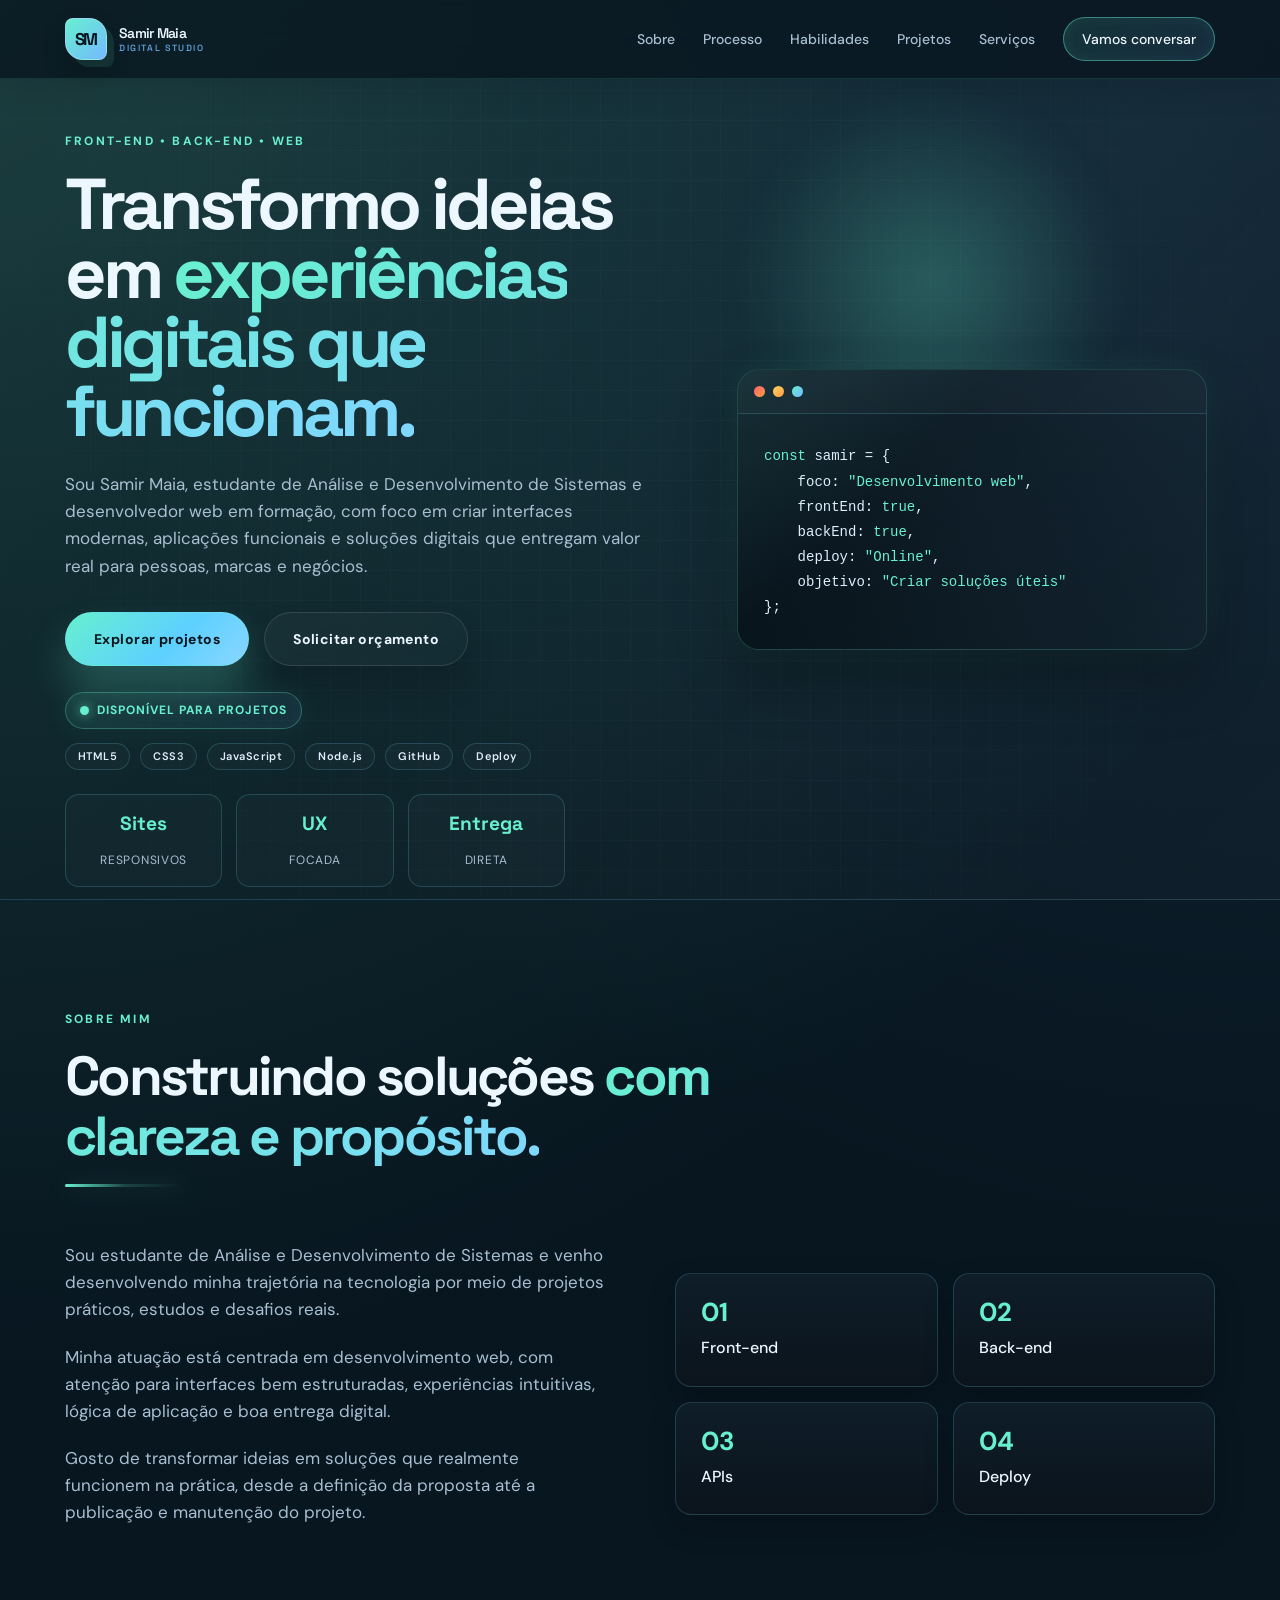
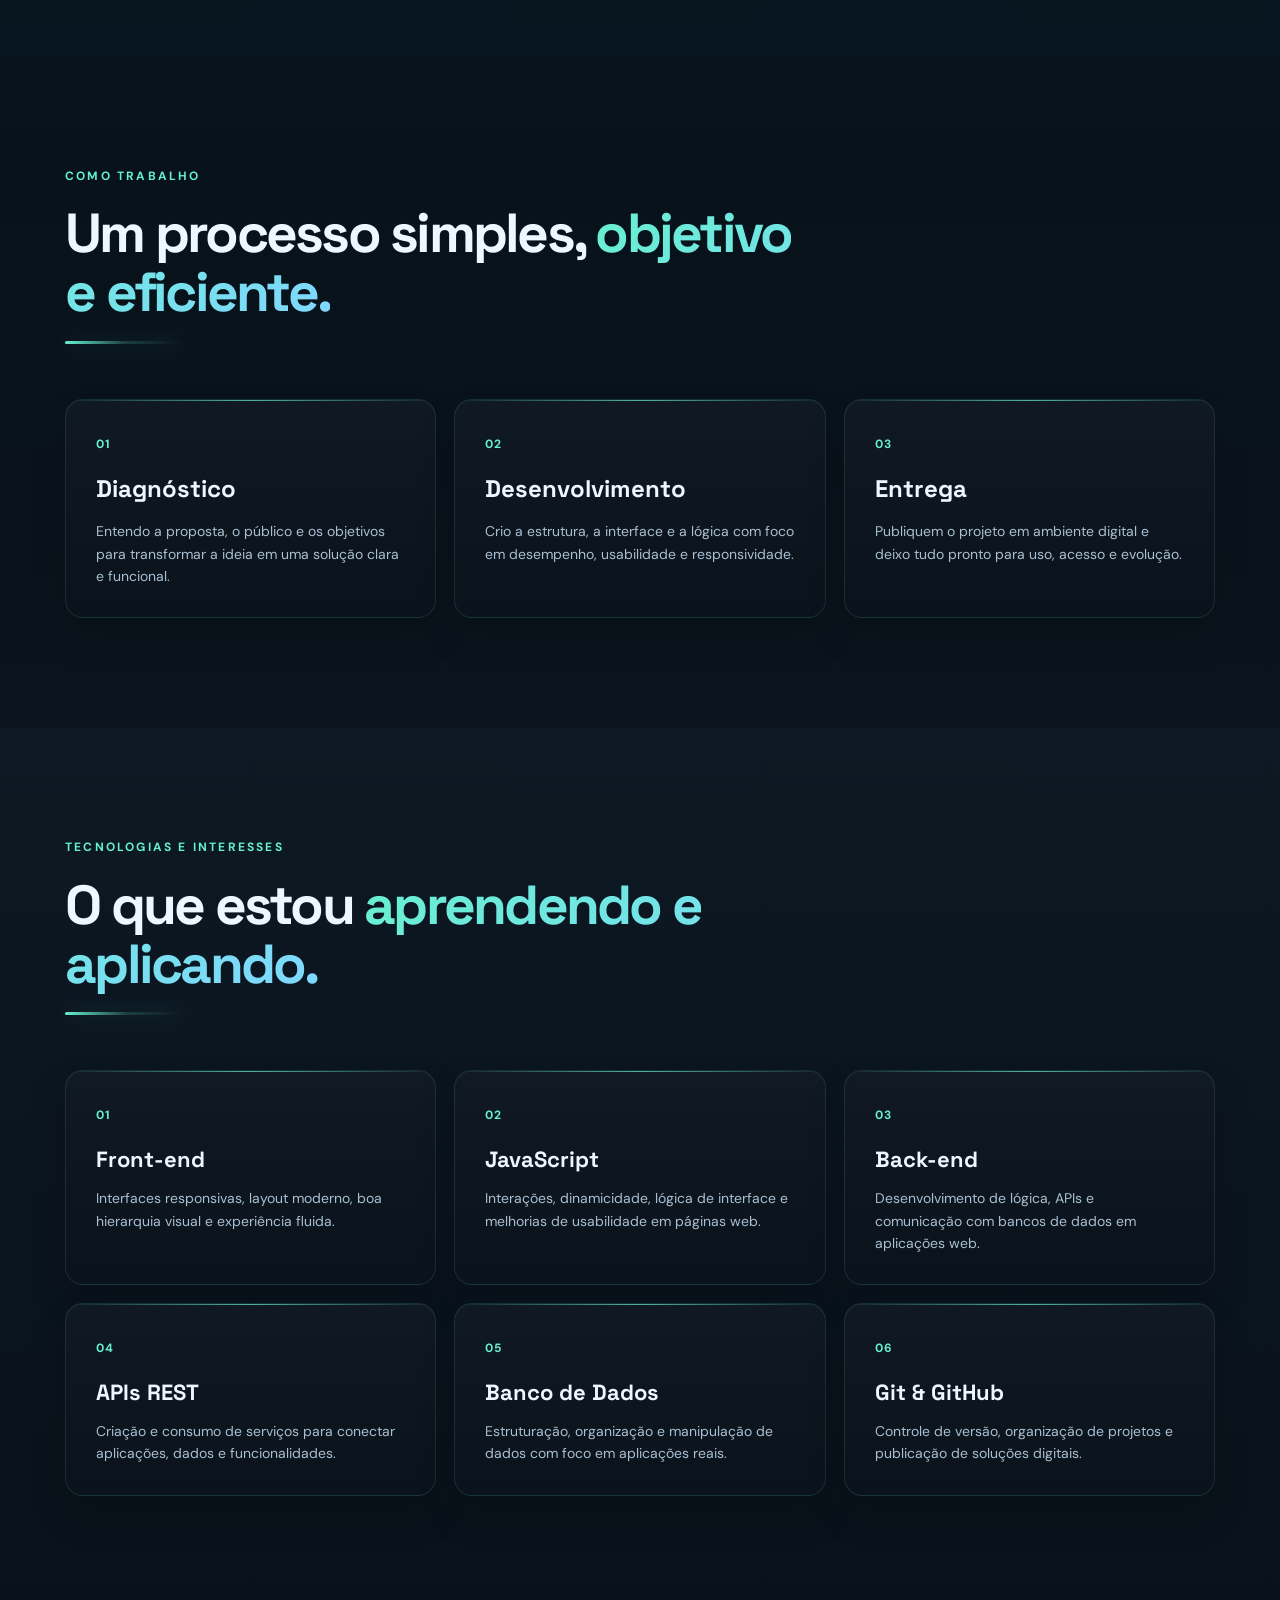
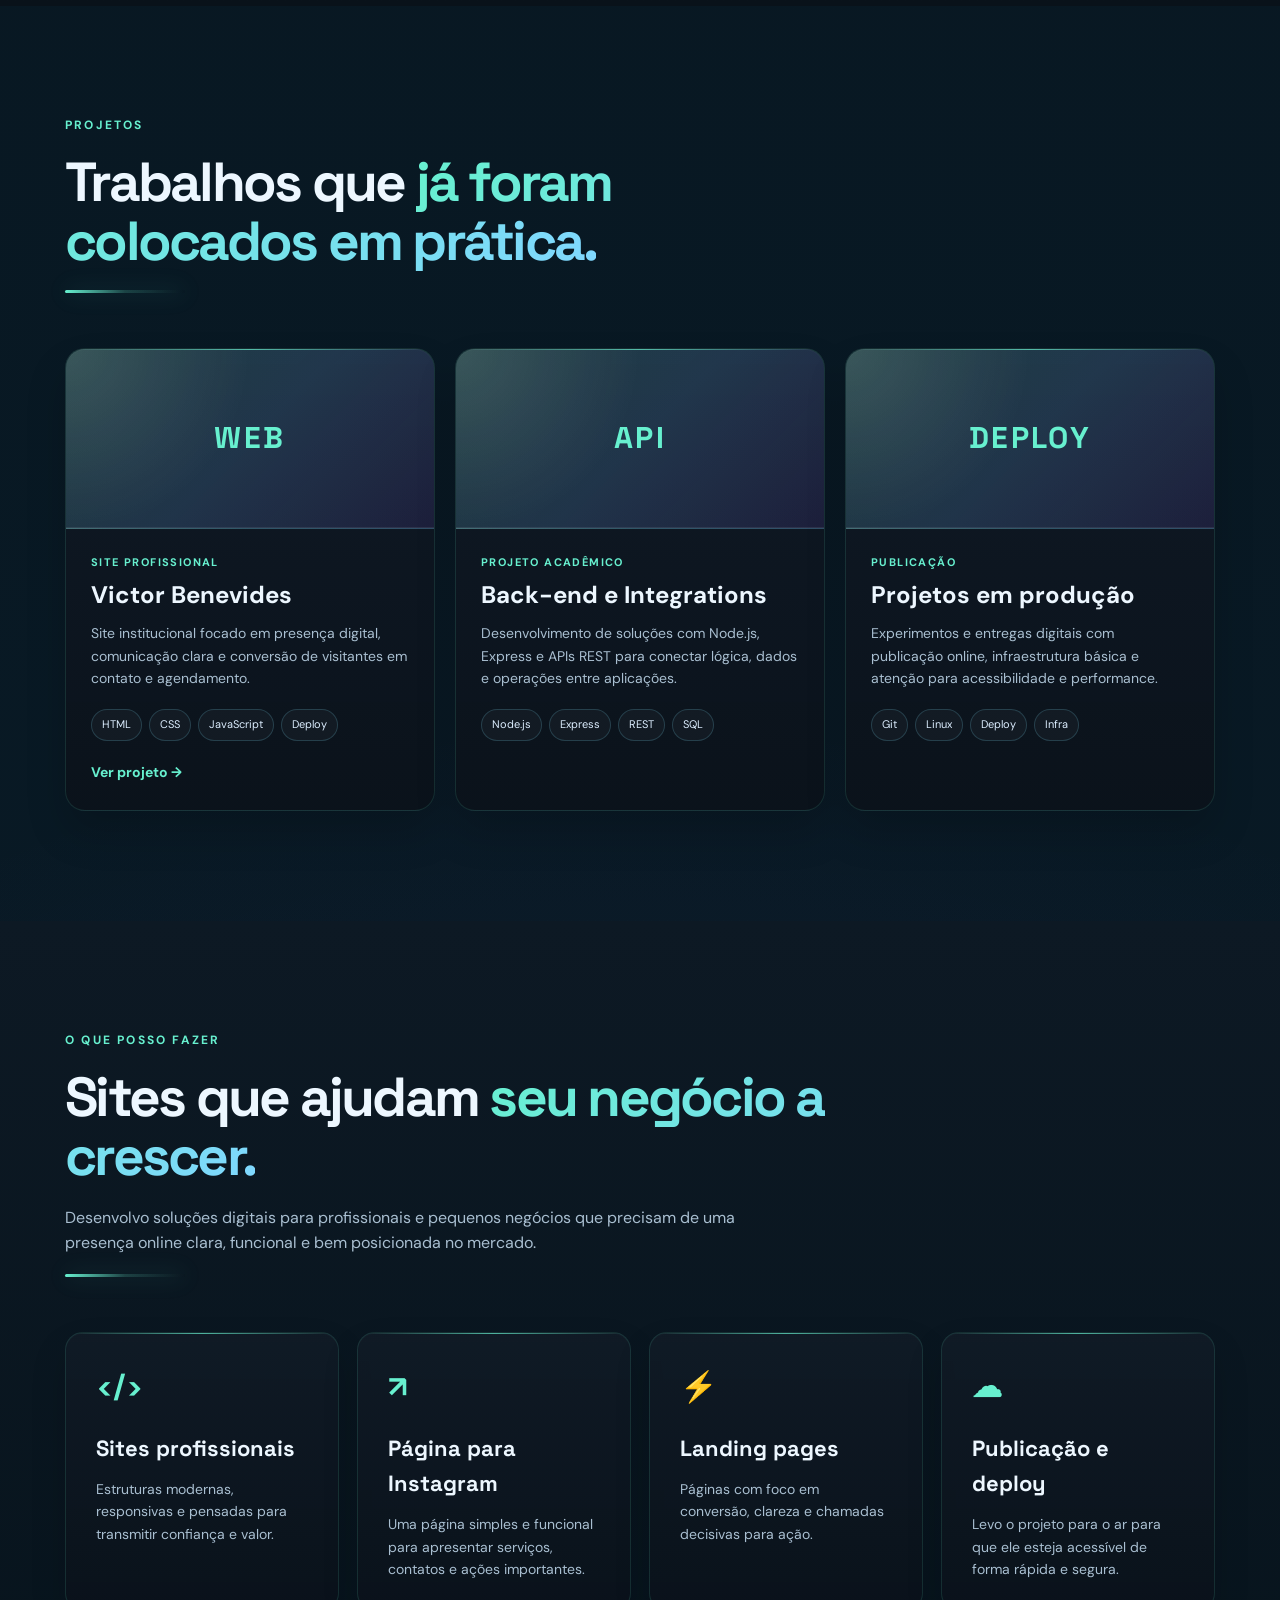
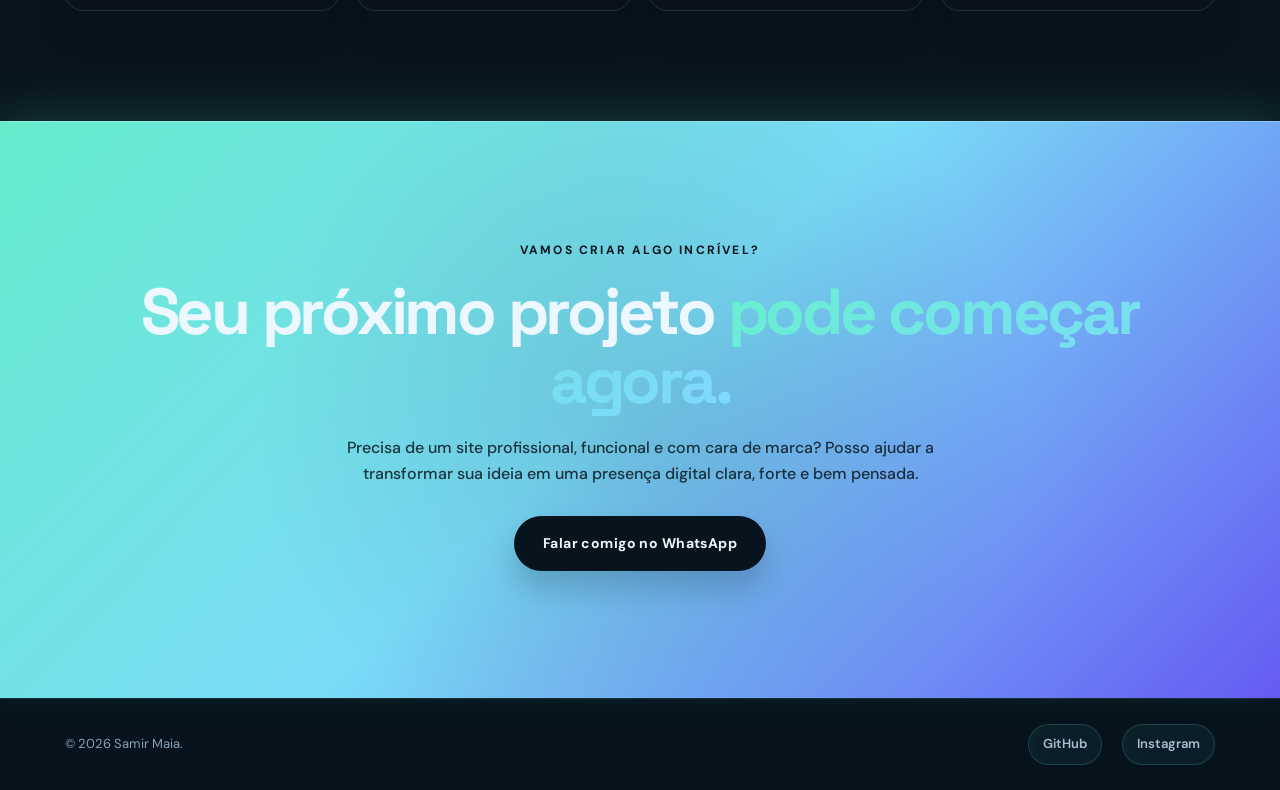
==== commit 97ce111e: "alteraçao da logo marca" ====
--- a/index.html
+++ b/index.html
@@ -24,7 +24,13 @@
 
     <header class="header">
         <div class="container nav">
-            <a href="#inicio" class="logo" aria-label="Samir Maia, voltar ao início">SM<span>.</span></a>
+            <a href="#inicio" class="logo" aria-label="Samir Maia, voltar ao início">
+                <span class="logo-mark">SM</span>
+                <span class="logo-text">
+                    <strong>Samir Maia</strong>
+                    <em>Digital studio</em>
+                </span>
+            </a>
 
             <button class="menu-btn" id="menuBtn" aria-label="Abrir menu" aria-expanded="false">
                 ☰
--- a/style.css
+++ b/style.css
@@ -1,10 +1,10 @@
 :root {
     --bg: #07141d;
     --bg-soft: #0d1d2b;
-    --panel: rgba(12, 22, 32, 0.85);
+    --panel: rgba(12, 22, 32, 0.88);
     --panel-strong: #0f1f2d;
     --panel-alt: #122a3d;
-    --line: rgba(122, 228, 255, 0.17);
+    --line: rgba(122, 228, 255, 0.18);
     --text: #edf7ff;
     --muted: #a9bfd1;
     --primary: #67f0cf;
@@ -13,6 +13,10 @@
     --orange: #ff9f43;
     --red: #ff5f6d;
     --shadow: 0 24px 60px rgba(2, 9, 15, 0.55);
+    --luxury-glow: rgba(103, 240, 207, 0.22);
+    --luxury-glow-strong: rgba(116, 185, 255, 0.28);
+    --card-backdrop: rgba(15, 30, 41, 0.76);
+    --card-highlight: rgba(255, 255, 255, 0.04);
 }
 
 * {
@@ -27,13 +31,22 @@
 
 body {
     background:
-        radial-gradient(circle at top left, rgba(103, 240, 207, 0.14), transparent 30%),
-        radial-gradient(circle at bottom right, rgba(116, 185, 255, 0.12), transparent 26%),
-        var(--bg);
+        radial-gradient(circle at top left, rgba(103, 240, 207, 0.18), transparent 24%),
+        radial-gradient(circle at top right, rgba(116, 185, 255, 0.12), transparent 22%),
+        radial-gradient(circle at bottom center, rgba(139, 92, 246, 0.12), transparent 30%),
+        linear-gradient(180deg, #07141d 0%, #091b27 100%);
     color: var(--text);
     font-family: "DM Sans", sans-serif;
     line-height: 1.6;
     position: relative;
+}
+
+body::after {
+    content: "";
+    position: fixed;
+    inset: 0;
+    background: linear-gradient(135deg, rgba(255, 255, 255, 0.025), transparent 35%, rgba(255, 255, 255, 0.018));
+    pointer-events: none;
 }
 
 body::before {
@@ -62,6 +75,11 @@
     margin: 0 auto;
 }
 
+::selection {
+    background: rgba(103, 240, 207, 0.28);
+    color: var(--text);
+}
+
 
 /* HEADER */
 
@@ -70,10 +88,11 @@
     top: 0;
     width: 100%;
     z-index: 1000;
-    background: rgba(7, 20, 29, 0.8);
+    background: rgba(7, 20, 29, 0.74);
     backdrop-filter: blur(18px);
     -webkit-backdrop-filter: blur(18px);
-    border-bottom: 1px solid var(--line);
+    border-bottom: 1px solid rgba(103, 240, 207, 0.12);
+    box-shadow: 0 10px 32px rgba(2, 9, 15, 0.12);
     transition: background 0.25s ease, box-shadow 0.25s ease, border-color 0.25s ease;
 }
 
@@ -95,25 +114,17 @@
     position: relative;
     display: inline-flex;
     align-items: center;
-    padding: 7px 12px;
-    border: 1px solid rgba(103, 240, 207, 0.35);
-    background: linear-gradient(135deg, rgba(103, 240, 207, 0.08), rgba(116, 185, 255, 0.04));
-    box-shadow: inset 0 0 18px rgba(103, 240, 207, 0.04), 0 8px 22px rgba(0, 0, 0, 0.12);
-    font-family: "Space Grotesk", sans-serif;
-    font-size: 24px;
-    font-weight: 700;
-    letter-spacing: -0.08em;
-    line-height: 1;
+    gap: 12px;
+    padding: 0;
+    border: 0;
+    background: transparent;
+    box-shadow: none;
     transition: 0.25s ease;
 }
 
 .logo::before,
 .logo::after {
-    content: "";
-    position: absolute;
-    width: 10px;
-    height: 10px;
-    pointer-events: none;
+    display: none;
 }
 
 .logo::before {
@@ -131,13 +142,57 @@
 }
 
 .logo:hover {
-    border-color: rgba(103, 240, 207, 0.7);
-    box-shadow: inset 0 0 20px rgba(103, 240, 207, 0.08), 0 12px 28px rgba(103, 240, 207, 0.12);
     transform: translateY(-2px);
 }
 
-.logo span {
-    color: var(--primary);
+.logo-mark {
+    display: inline-flex;
+    align-items: center;
+    justify-content: center;
+    width: 42px;
+    height: 42px;
+    border-radius: 8px 18px 8px 18px;
+    background: linear-gradient(135deg, var(--primary), var(--secondary));
+    border: 1px solid rgba(255, 255, 255, 0.26);
+    box-shadow: 7px 7px 0 rgba(103, 240, 207, 0.1), 0 12px 24px rgba(0, 0, 0, 0.2);
+    color: #06151d;
+    font-family: "Space Grotesk", sans-serif;
+    font-size: 17px;
+    font-weight: 700;
+    letter-spacing: -0.08em;
+    line-height: 1;
+}
+
+.logo-text {
+    position: relative;
+    display: flex;
+    flex-direction: column;
+    align-items: flex-start;
+    gap: 4px;
+    line-height: 1;
+    font-family: "Space Grotesk", sans-serif;
+    letter-spacing: -0.04em;
+}
+
+.logo-text strong,
+.logo-text em {
+    display: block;
+    font-style: normal;
+}
+
+.logo-text strong {
+    color: var(--text);
+    font-size: 14px;
+    font-weight: 600;
+    letter-spacing: -0.05em;
+}
+
+.logo-text em {
+    color: rgba(116, 185, 255, 0.88);
+    font-size: 9px;
+    font-weight: 500;
+    letter-spacing: 0.18em;
+    text-transform: uppercase;
 }
 
 .nav-links {
@@ -151,25 +206,44 @@
     font-size: 14px;
     font-weight: 500;
     transition: 0.25s ease;
+    position: relative;
+}
+
+.nav-links a::after {
+    content: "";
+    position: absolute;
+    left: 0;
+    bottom: -8px;
+    width: 100%;
+    height: 1px;
+    background: linear-gradient(90deg, transparent, var(--primary), transparent);
+    transform: scaleX(0);
+    transform-origin: center;
+    transition: transform 0.25s ease;
 }
 
 .nav-links a:hover {
     color: var(--text);
 }
 
+.nav-links a:hover::after {
+    transform: scaleX(1);
+}
+
 .nav-cta {
-    border: 1px solid rgba(103, 240, 207, 0.4);
+    border: 1px solid rgba(103, 240, 207, 0.45);
     background: linear-gradient(135deg, rgba(103, 240, 207, 0.12), rgba(116, 185, 255, 0.12));
     padding: 10px 18px;
     border-radius: 999px;
     color: var(--text) !important;
     transition: all 0.25s ease;
+    box-shadow: inset 0 0 14px rgba(103, 240, 207, 0.08);
 }
 
 .nav-cta:hover {
     transform: translateY(-2px);
     border-color: var(--primary);
-    box-shadow: 0 12px 28px rgba(103, 240, 207, 0.2);
+    box-shadow: 0 12px 28px rgba(103, 240, 207, 0.2), inset 0 0 18px rgba(103, 240, 207, 0.08);
 }
 
 .menu-btn {
@@ -193,6 +267,18 @@
     align-items: center;
     padding-top: 120px;
     border-bottom: 1px solid var(--line);
+    position: relative;
+}
+
+.hero::before {
+    content: "";
+    position: absolute;
+    inset: 7% 10% auto auto;
+    width: 440px;
+    height: 440px;
+    background: radial-gradient(circle, rgba(103, 240, 207, 0.26), transparent 60%);
+    filter: blur(20px);
+    pointer-events: none;
 }
 
 .hero-content {
@@ -227,6 +313,10 @@
 .section-title h2 span,
 .cta h2 span {
     color: var(--primary);
+    background: linear-gradient(135deg, var(--primary), #80d7ff);
+    -webkit-background-clip: text;
+    background-clip: text;
+    -webkit-text-fill-color: transparent;
 }
 
 .hero-description {
@@ -256,14 +346,14 @@
     gap: 8px;
     padding: 8px 14px;
     border-radius: 999px;
-    background: rgba(103, 240, 207, 0.08);
-    border: 1px solid rgba(103, 240, 207, 0.25);
+    background: linear-gradient(135deg, rgba(103, 240, 207, 0.09), rgba(116, 185, 255, 0.08));
+    border: 1px solid rgba(103, 240, 207, 0.3);
     color: var(--primary);
     font-size: 12px;
     font-weight: 700;
     letter-spacing: 0.08em;
     text-transform: uppercase;
-    box-shadow: 0 0 30px rgba(103, 240, 207, 0.08);
+    box-shadow: 0 0 30px rgba(103, 240, 207, 0.08), inset 0 0 18px rgba(103, 240, 207, 0.03);
 }
 
 .status-pill::before {
@@ -335,34 +425,53 @@
 
 .btn {
     display: inline-block;
-    padding: 14px 24px;
+    padding: 15px 28px;
     border-radius: 999px;
     font-weight: 700;
     font-size: 14px;
+    letter-spacing: 0.03em;
     transition: 0.25s ease;
+    position: relative;
+    overflow: hidden;
+    box-shadow: 0 18px 30px rgba(2, 9, 15, 0.18);
+}
+
+.btn::before {
+    content: "";
+    position: absolute;
+    inset: 0;
+    background: linear-gradient(120deg, transparent, rgba(255, 255, 255, 0.18), transparent);
+    transform: translateX(-120%);
+    transition: transform 0.5s ease;
+}
+
+.btn:hover::before {
+    transform: translateX(120%);
 }
 
 .primary {
-    background: linear-gradient(135deg, var(--primary), #5dd0ff);
+    background: linear-gradient(135deg, var(--primary), #5dd0ff 58%, #8ad7ff);
     color: #03151c;
-    box-shadow: 0 18px 32px rgba(103, 240, 207, 0.22);
+    box-shadow: 0 24px 40px rgba(103, 240, 207, 0.24);
     border: 1px solid rgba(103, 240, 207, 0.28);
 }
 
 .primary:hover {
-    transform: translateY(-3px);
+    transform: translateY(-3px) scale(1.01);
     box-shadow: 0 22px 36px rgba(103, 240, 207, 0.3);
 }
 
 .secondary {
-    border: 1px solid rgba(255, 255, 255, 0.16);
-    background: rgba(255, 255, 255, 0.02);
+    border: 1px solid rgba(255, 255, 255, 0.12);
+    background: linear-gradient(135deg, rgba(255, 255, 255, 0.035), rgba(255, 255, 255, 0.015));
     color: var(--text);
+    backdrop-filter: blur(10px);
 }
 
 .secondary:hover {
     border-color: var(--primary);
     transform: translateY(-3px);
+    box-shadow: 0 18px 30px rgba(103, 240, 207, 0.12);
 }
 
 
@@ -375,11 +484,11 @@
 
 .code-window {
     width: min(100%, 470px);
-    background: linear-gradient(180deg, rgba(16, 31, 42, 0.95), rgba(9, 18, 26, 0.96));
-    border: 1px solid var(--line);
-    border-radius: 16px;
+    background: linear-gradient(180deg, rgba(16, 31, 42, 0.94), rgba(7, 18, 25, 0.97));
+    border: 1px solid rgba(103, 240, 207, 0.2);
+    border-radius: 22px;
     overflow: hidden;
-    box-shadow: var(--shadow);
+    box-shadow: 0 30px 60px rgba(0, 0, 0, 0.3), 0 0 36px rgba(103, 240, 207, 0.08);
     position: relative;
     animation: floatCard 5s ease-in-out infinite;
 }
@@ -463,6 +572,18 @@
 .section-title {
     max-width: 760px;
     margin-bottom: 55px;
+    position: relative;
+}
+
+.section-title::after {
+    content: "";
+    display: block;
+    width: 120px;
+    height: 3px;
+    margin-top: 18px;
+    border-radius: 999px;
+    background: linear-gradient(90deg, var(--primary), rgba(103, 240, 207, 0.2), rgba(103, 240, 207, 0));
+    box-shadow: 0 0 22px rgba(103, 240, 207, 0.25);
 }
 
 .section-title h2 {
@@ -537,11 +658,25 @@
 
 .process-card {
     padding: 30px;
-    background: linear-gradient(180deg, rgba(17, 26, 37, 0.94), rgba(11, 19, 28, 1));
-    border: 1px solid var(--line);
-    border-radius: 16px;
+    background: linear-gradient(180deg, rgba(17, 26, 37, 0.9), rgba(11, 19, 28, 0.96));
+    border: 1px solid rgba(103, 240, 207, 0.12);
+    border-radius: 18px;
     transition: 0.3s ease;
-    box-shadow: 0 14px 30px rgba(0, 0, 0, 0.14);
+    box-shadow: 0 18px 36px rgba(0, 0, 0, 0.18), inset 0 1px 0 rgba(255, 255, 255, 0.02);
+    position: relative;
+    overflow: hidden;
+}
+
+.process-card::before,
+.skill-card::before,
+.project-card::before,
+.service-card::before {
+    content: "";
+    position: absolute;
+    inset: 0 auto auto 0;
+    width: 100%;
+    height: 1px;
+    background: linear-gradient(90deg, transparent, rgba(103, 240, 207, 0.7), transparent);
 }
 
 .process-card:hover {
@@ -578,11 +713,13 @@
 
 .skill-card {
     padding: 30px;
-    background: linear-gradient(180deg, rgba(17, 26, 37, 0.94), rgba(11, 19, 28, 1));
-    border: 1px solid var(--line);
-    border-radius: 16px;
+    background: linear-gradient(180deg, rgba(17, 26, 37, 0.9), rgba(11, 19, 28, 0.96));
+    border: 1px solid rgba(103, 240, 207, 0.12);
+    border-radius: 18px;
     transition: 0.3s ease;
-    box-shadow: 0 14px 30px rgba(0, 0, 0, 0.14);
+    box-shadow: 0 18px 36px rgba(0, 0, 0, 0.18), inset 0 1px 0 rgba(255, 255, 255, 0.02);
+    position: relative;
+    overflow: hidden;
 }
 
 .skill-card:hover,
@@ -621,12 +758,13 @@
 }
 
 .project-card {
-    background: linear-gradient(180deg, rgba(17, 27, 38, 0.94), rgba(11, 18, 27, 1));
-    border: 1px solid var(--line);
-    border-radius: 16px;
+    background: linear-gradient(180deg, rgba(17, 27, 38, 0.9), rgba(11, 18, 27, 0.96));
+    border: 1px solid rgba(103, 240, 207, 0.12);
+    border-radius: 20px;
     overflow: hidden;
     transition: 0.3s ease;
-    box-shadow: 0 18px 34px rgba(0, 0, 0, 0.14);
+    box-shadow: 0 22px 40px rgba(0, 0, 0, 0.16), inset 0 1px 0 rgba(255, 255, 255, 0.03);
+    position: relative;
 }
 
 .project-image {
@@ -634,12 +772,16 @@
     display: flex;
     align-items: center;
     justify-content: center;
-    background: linear-gradient(135deg, rgba(103, 240, 207, 0.08), rgba(116, 185, 255, 0.14), rgba(139, 92, 246, 0.08));
+    background:
+        linear-gradient(135deg, rgba(103, 240, 207, 0.16), rgba(116, 185, 255, 0.18), rgba(139, 92, 246, 0.12)),
+        radial-gradient(circle at top left, rgba(255, 255, 255, 0.14), transparent 45%);
     font-family: "Space Grotesk", sans-serif;
     font-size: 30px;
     font-weight: 700;
     color: var(--primary);
     border-bottom: 1px solid var(--line);
+    letter-spacing: 0.08em;
+    box-shadow: inset 0 -1px 0 rgba(255, 255, 255, 0.08);
 }
 
 .project-content {
@@ -713,10 +855,13 @@
 
 .service-card {
     padding: 30px;
-    background: linear-gradient(180deg, rgba(17, 27, 38, 0.94), rgba(10, 18, 27, 1));
-    border: 1px solid var(--line);
-    border-radius: 16px;
+    background: linear-gradient(180deg, rgba(17, 27, 38, 0.9), rgba(10, 18, 27, 0.96));
+    border: 1px solid rgba(103, 240, 207, 0.12);
+    border-radius: 18px;
     transition: 0.3s ease;
+    position: relative;
+    overflow: hidden;
+    box-shadow: 0 18px 36px rgba(0, 0, 0, 0.14), inset 0 1px 0 rgba(255, 255, 255, 0.02);
 }
 
 .service-icon {
@@ -743,9 +888,10 @@
 .cta {
     padding: 120px 0;
     text-align: center;
-    background: linear-gradient(135deg, var(--primary), #7fe4ff 52%, #8b5cf6);
+    background: linear-gradient(135deg, rgba(103, 240, 207, 0.98), rgba(127, 228, 255, 0.96) 48%, rgba(106, 95, 255, 0.94));
     position: relative;
     overflow: hidden;
+    box-shadow: inset 0 1px 0 rgba(255, 255, 255, 0.25), 0 -12px 40px rgba(103, 240, 207, 0.14);
 }
 
 .cta::before {
@@ -787,10 +933,12 @@
     background: #07141d;
     color: #edf7ff;
     box-shadow: 0 18px 28px rgba(7, 20, 29, 0.18);
+    border: 1px solid rgba(7, 20, 29, 0.18);
 }
 
 .whatsapp:hover {
     transform: translateY(-3px);
+    box-shadow: 0 20px 32px rgba(7, 20, 29, 0.24);
 }
 
 
@@ -823,10 +971,11 @@
     padding: 9px 14px;
     border-radius: 999px;
     border: 1px solid rgba(103, 240, 207, 0.18);
-    background: rgba(103, 240, 207, 0.04);
+    background: linear-gradient(135deg, rgba(103, 240, 207, 0.06), rgba(116, 185, 255, 0.05));
     color: var(--muted);
     font-weight: 600;
     transition: 0.25s ease;
+    box-shadow: inset 0 0 16px rgba(103, 240, 207, 0.04);
 }
 
 .social-link:hover {
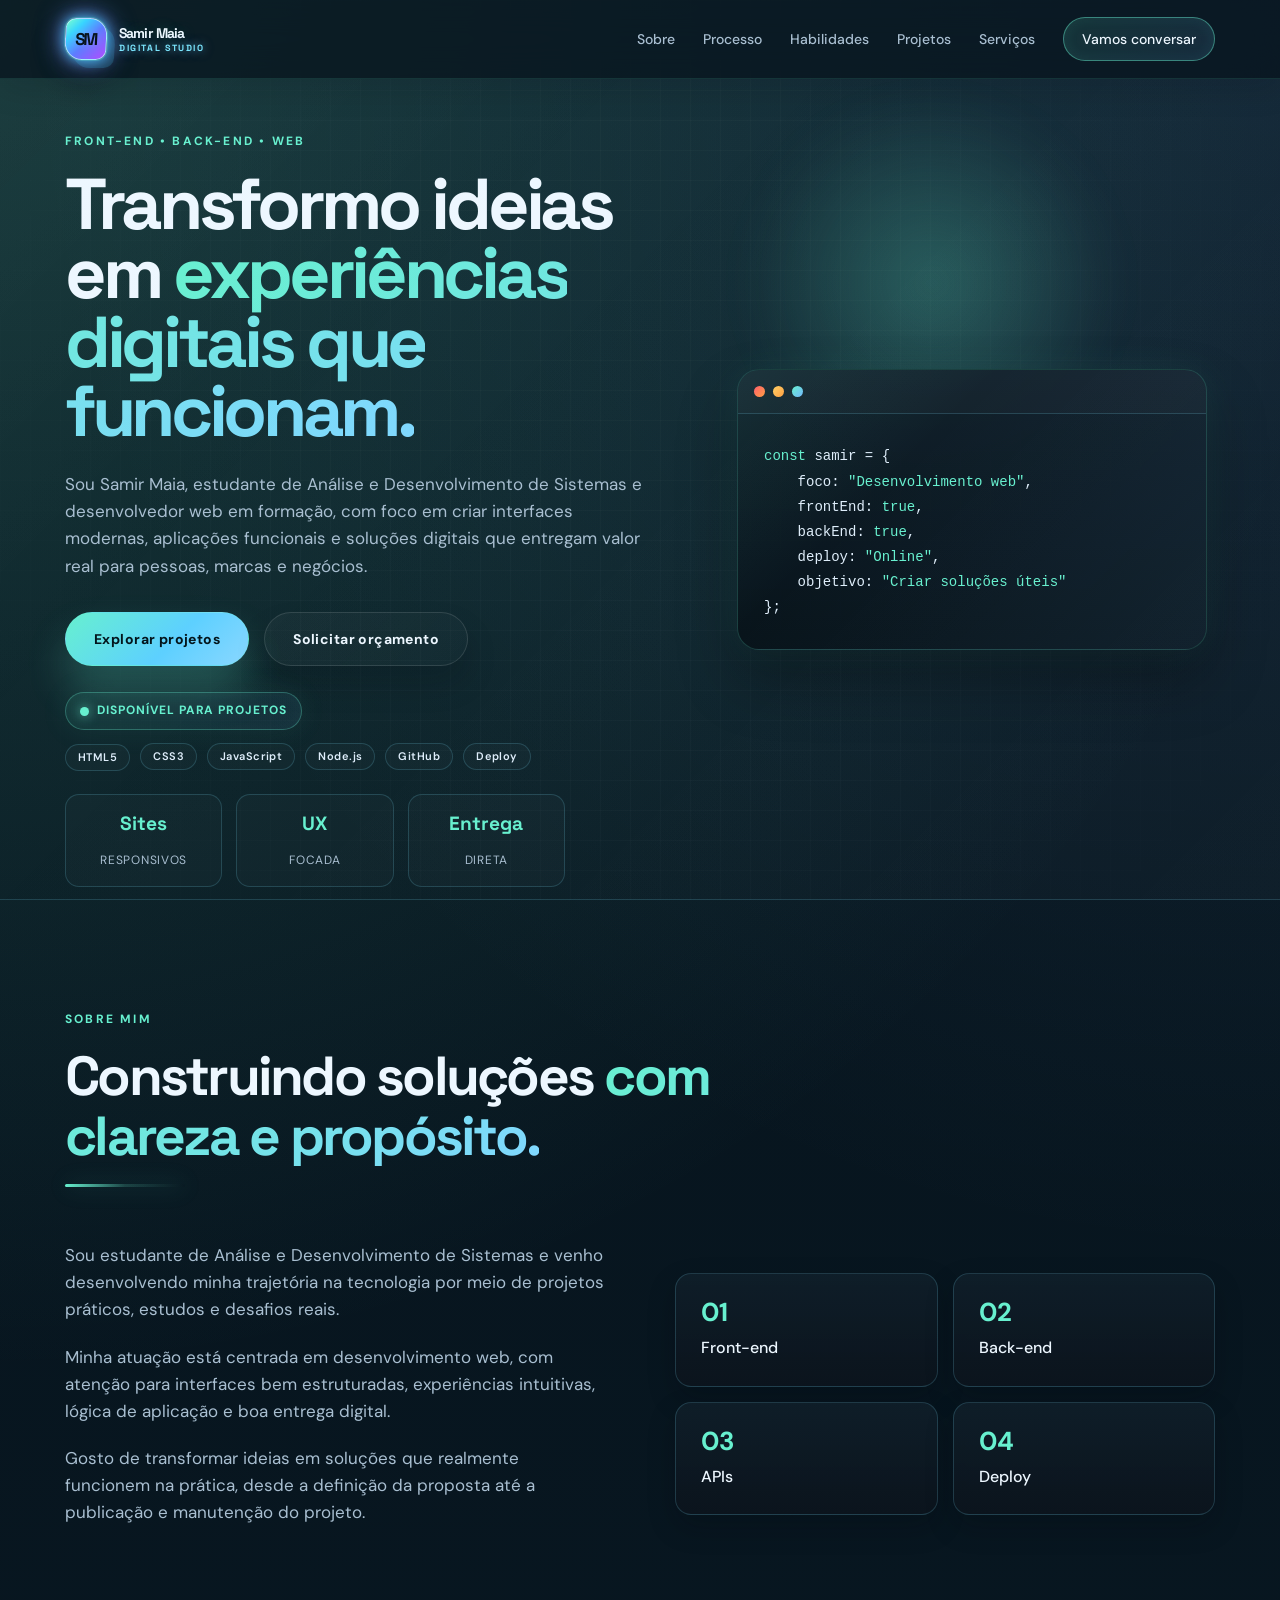
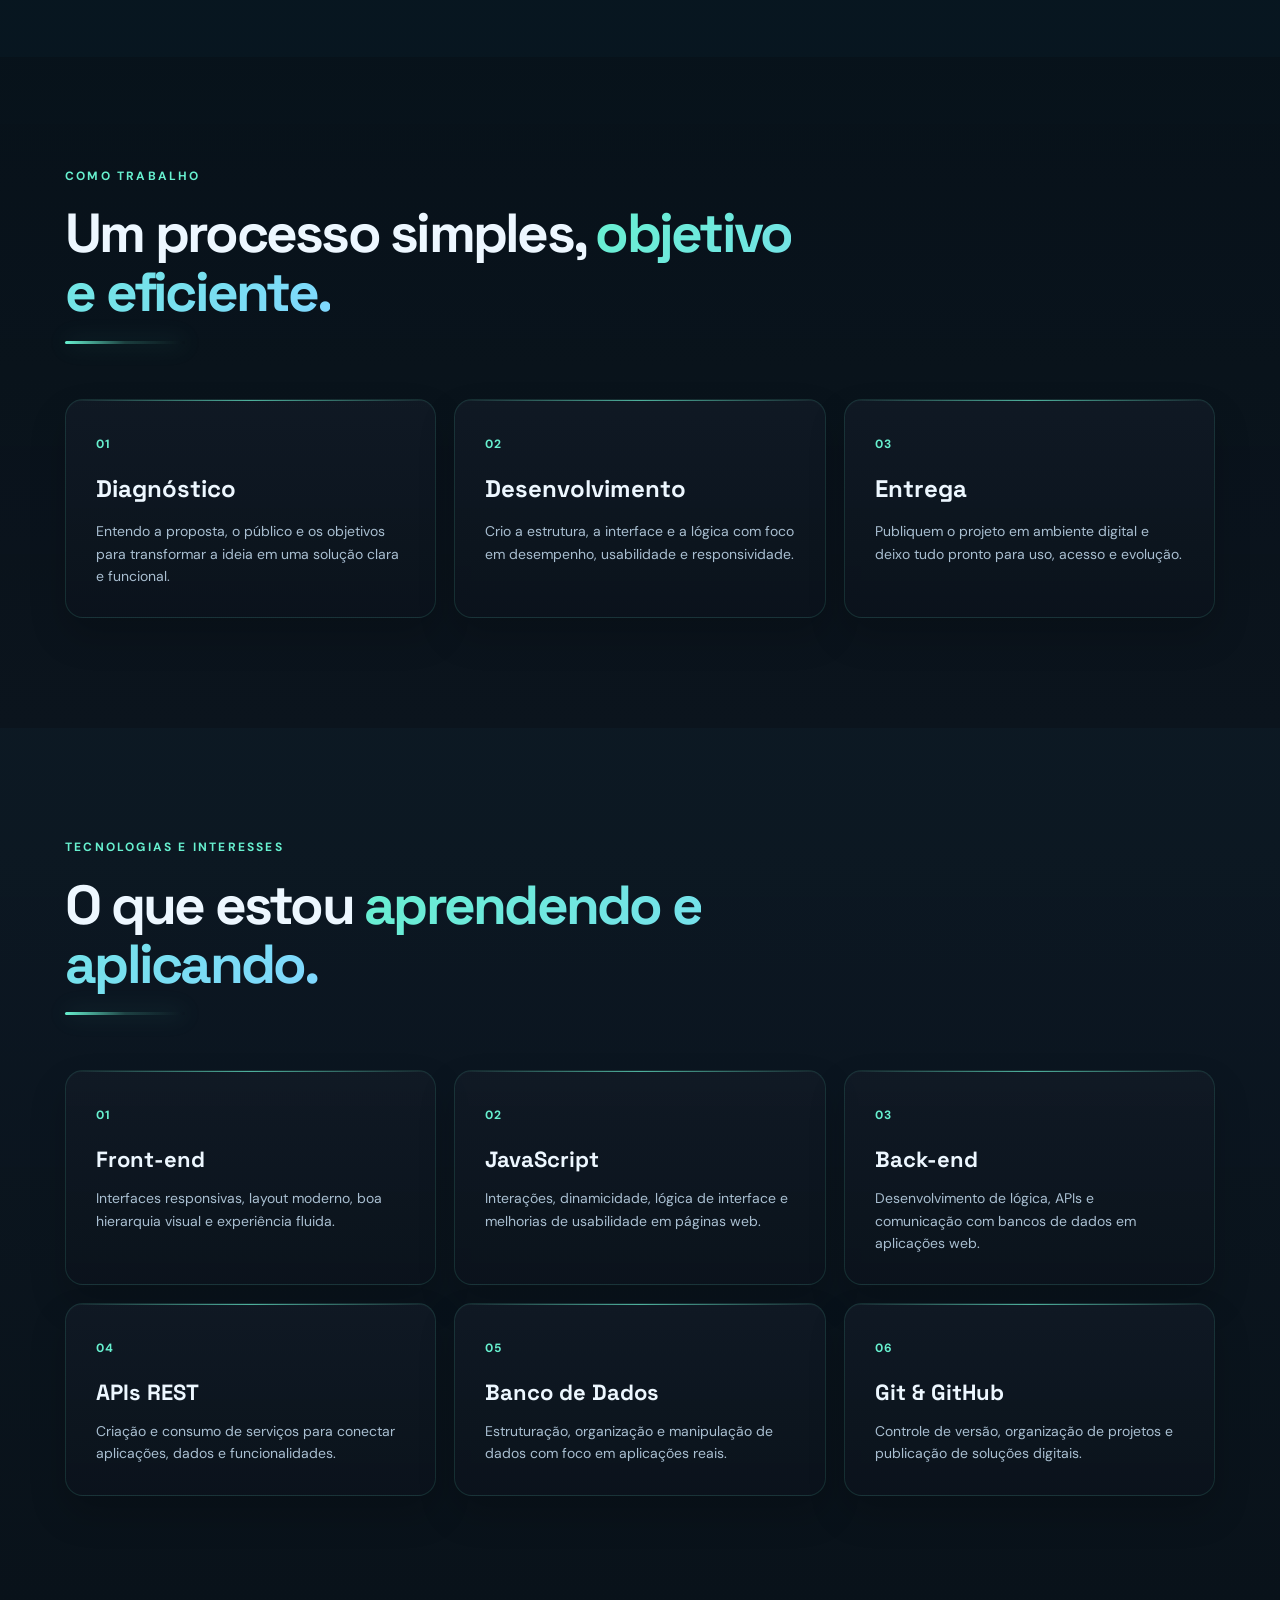
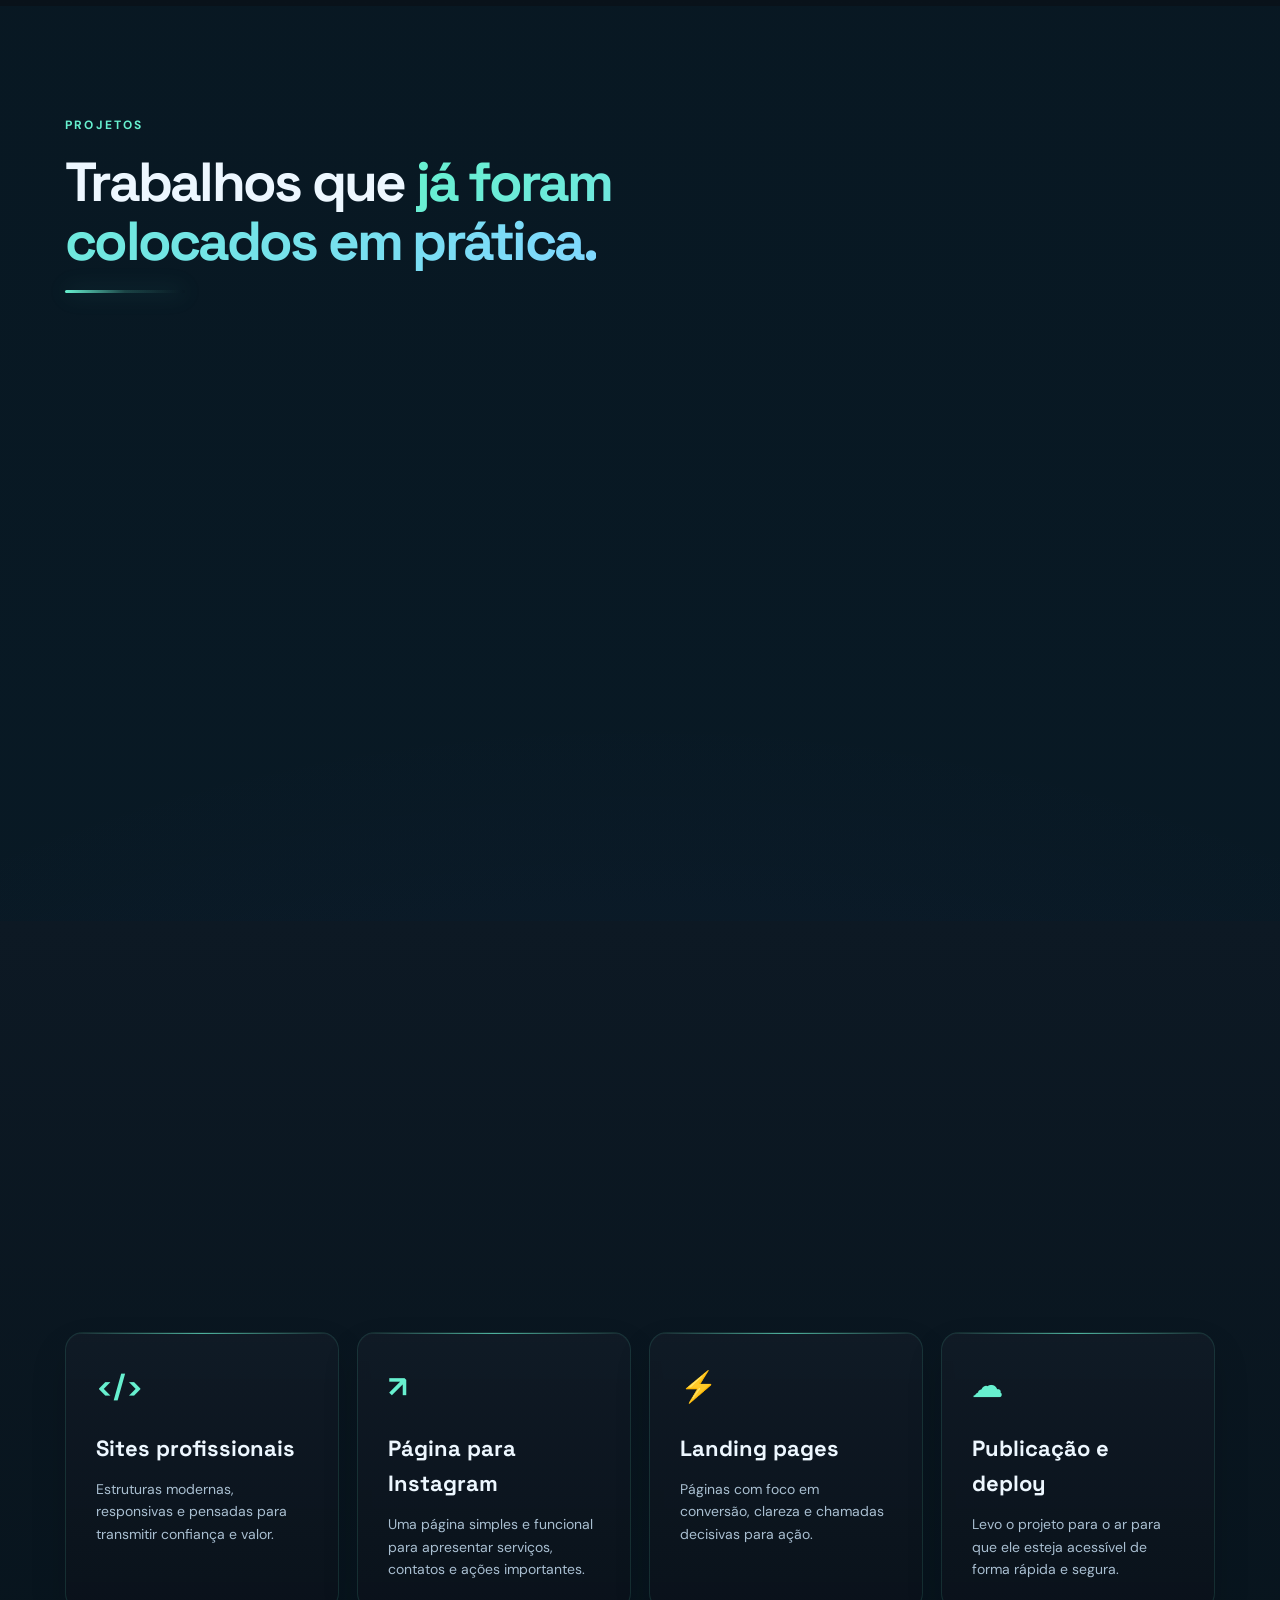
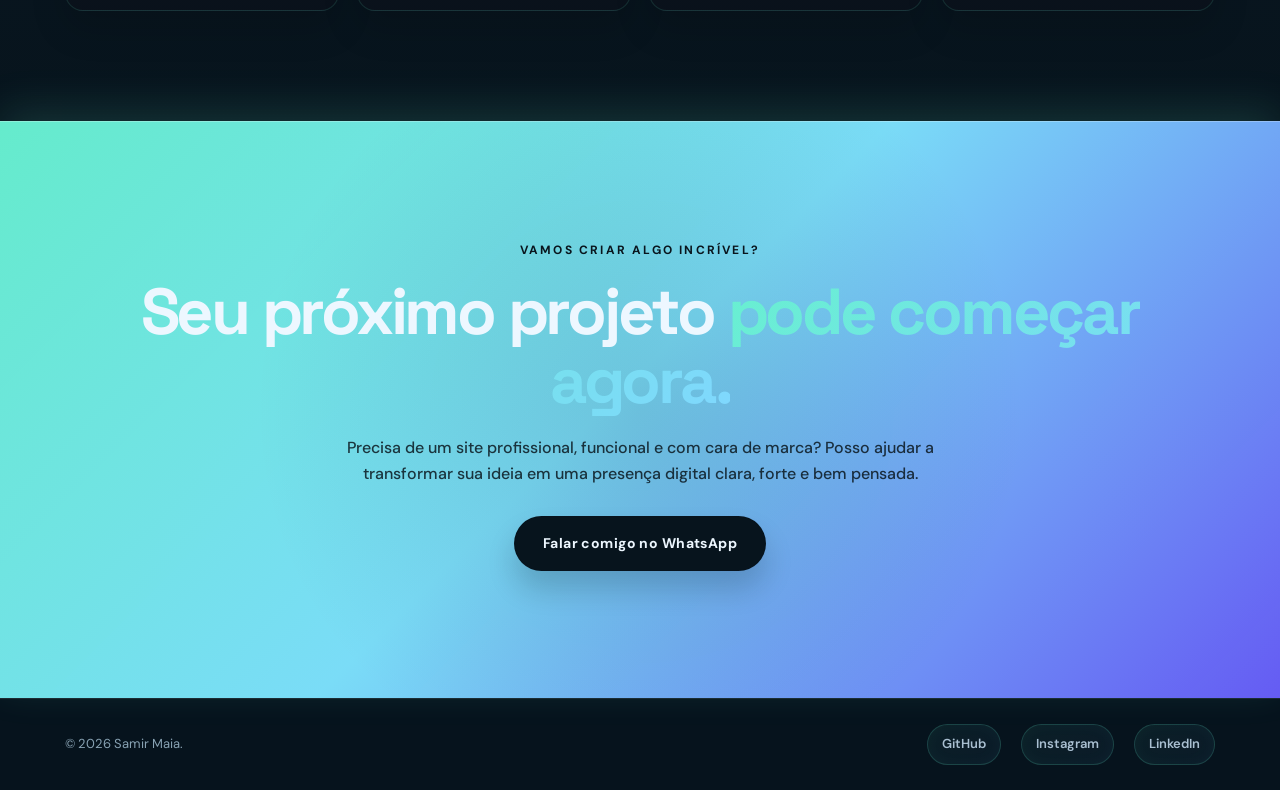
==== commit f11bb8d2: "adicionei o meu linkedin e atualizei um pouco as animaçoes" ====
--- a/index.html
+++ b/index.html
@@ -373,6 +373,7 @@
             <div class="social-links">
                 <a class="social-link" href="https://github.com/SamirMaia91" target="_blank" rel="noopener noreferrer" aria-label="Abrir perfil do GitHub">GitHub</a>
                 <a class="social-link" href="https://www.instagram.com/samirmaiafs_/" target="_blank" rel="noopener noreferrer" aria-label="Abrir perfil do Instagram">Instagram</a>
+                <a class="social-link" href="https://www.linkedin.com/in/samir-maia-5236093a0/" target="_blank" rel="noopener noreferrer" aria-label="Abrir perfil do LinkedIn">LinkedIn</a>
             </div>
         </div>
     </footer>
--- a/style.css
+++ b/style.css
@@ -151,16 +151,24 @@
     justify-content: center;
     width: 42px;
     height: 42px;
-    border-radius: 8px 18px 8px 18px;
-    background: linear-gradient(135deg, var(--primary), var(--secondary));
-    border: 1px solid rgba(255, 255, 255, 0.26);
-    box-shadow: 7px 7px 0 rgba(103, 240, 207, 0.1), 0 12px 24px rgba(0, 0, 0, 0.2);
-    color: #06151d;
+    border-radius: 10px 18px 10px 18px;
+    background: linear-gradient(135deg, #7bffcf 0%, #38d5ff 25%, #5d7cff 55%, #b04dff 100%);
+    border: 1px solid rgba(196, 247, 255, 0.75);
+    box-shadow:
+        0 0 0 1px rgba(123, 255, 207, 0.22),
+        0 0 14px rgba(56, 213, 255, 0.95),
+        0 0 26px rgba(180, 77, 255, 0.6),
+        0 0 32px rgba(56, 213, 255, 0.35),
+        8px 8px 0 rgba(56, 213, 255, 0.18),
+        0 20px 32px rgba(9, 17, 27, 0.42);
+    color: #07141d;
     font-family: "Space Grotesk", sans-serif;
     font-size: 17px;
-    font-weight: 700;
+    font-weight: 900;
     letter-spacing: -0.08em;
     line-height: 1;
+    text-shadow: 0 0 10px rgba(255, 255, 255, 0.18);
+    transform: skewX(-3deg);
 }
 
 .logo-text {
@@ -181,18 +189,21 @@
 }
 
 .logo-text strong {
-    color: var(--text);
+    color: #edf8ff;
     font-size: 14px;
-    font-weight: 600;
-    letter-spacing: -0.05em;
+    font-weight: 800;
+    letter-spacing: -0.06em;
+    text-transform: none;
+    text-shadow: 0 0 16px rgba(123, 255, 207, 0.2), 0 0 20px rgba(56, 213, 255, 0.12);
 }
 
 .logo-text em {
-    color: rgba(116, 185, 255, 0.88);
+    color: #7ce7ff;
     font-size: 9px;
-    font-weight: 500;
+    font-weight: 800;
     letter-spacing: 0.18em;
     text-transform: uppercase;
+    text-shadow: 0 0 10px rgba(124, 231, 255, 0.7), 0 0 20px rgba(176, 77, 255, 0.3);
 }
 
 .nav-links {
@@ -205,7 +216,7 @@
     color: var(--muted);
     font-size: 14px;
     font-weight: 500;
-    transition: 0.25s ease;
+    transition: color 220ms ease;
     position: relative;
 }
 
@@ -219,7 +230,7 @@
     background: linear-gradient(90deg, transparent, var(--primary), transparent);
     transform: scaleX(0);
     transform-origin: center;
-    transition: transform 0.25s ease;
+    transition: transform 300ms cubic-bezier(0.2, 0.8, 0.2, 1);
 }
 
 .nav-links a:hover {
@@ -430,7 +441,7 @@
     font-weight: 700;
     font-size: 14px;
     letter-spacing: 0.03em;
-    transition: 0.25s ease;
+    transition: transform 300ms cubic-bezier(0.2, 0.8, 0.2, 1), box-shadow 300ms ease, border-color 220ms ease, background-color 220ms ease;
     position: relative;
     overflow: hidden;
     box-shadow: 0 18px 30px rgba(2, 9, 15, 0.18);
@@ -490,7 +501,7 @@
     overflow: hidden;
     box-shadow: 0 30px 60px rgba(0, 0, 0, 0.3), 0 0 36px rgba(103, 240, 207, 0.08);
     position: relative;
-    animation: floatCard 5s ease-in-out infinite;
+    animation: floatCard 7s ease-in-out infinite;
 }
 
 @keyframes floatCard {
@@ -661,7 +672,7 @@
     background: linear-gradient(180deg, rgba(17, 26, 37, 0.9), rgba(11, 19, 28, 0.96));
     border: 1px solid rgba(103, 240, 207, 0.12);
     border-radius: 18px;
-    transition: 0.3s ease;
+    transition: transform 350ms cubic-bezier(0.2, 0.8, 0.2, 1), border-color 250ms ease, box-shadow 350ms ease;
     box-shadow: 0 18px 36px rgba(0, 0, 0, 0.18), inset 0 1px 0 rgba(255, 255, 255, 0.02);
     position: relative;
     overflow: hidden;
@@ -716,7 +727,7 @@
     background: linear-gradient(180deg, rgba(17, 26, 37, 0.9), rgba(11, 19, 28, 0.96));
     border: 1px solid rgba(103, 240, 207, 0.12);
     border-radius: 18px;
-    transition: 0.3s ease;
+    transition: transform 350ms cubic-bezier(0.2, 0.8, 0.2, 1), border-color 250ms ease, box-shadow 350ms ease;
     box-shadow: 0 18px 36px rgba(0, 0, 0, 0.18), inset 0 1px 0 rgba(255, 255, 255, 0.02);
     position: relative;
     overflow: hidden;
@@ -762,7 +773,7 @@
     border: 1px solid rgba(103, 240, 207, 0.12);
     border-radius: 20px;
     overflow: hidden;
-    transition: 0.3s ease;
+    transition: transform 400ms cubic-bezier(0.2, 0.8, 0.2, 1), border-color 250ms ease, box-shadow 400ms ease;
     box-shadow: 0 22px 40px rgba(0, 0, 0, 0.16), inset 0 1px 0 rgba(255, 255, 255, 0.03);
     position: relative;
 }
@@ -782,6 +793,16 @@
     border-bottom: 1px solid var(--line);
     letter-spacing: 0.08em;
     box-shadow: inset 0 -1px 0 rgba(255, 255, 255, 0.08);
+    overflow: hidden;
+}
+
+.project-image span {
+    transition: transform 500ms cubic-bezier(0.2, 0.8, 0.2, 1), letter-spacing 500ms ease;
+}
+
+.project-card:hover .project-image span {
+    transform: scale(1.08);
+    letter-spacing: 0.14em;
 }
 
 .project-content {
@@ -858,7 +879,7 @@
     background: linear-gradient(180deg, rgba(17, 27, 38, 0.9), rgba(10, 18, 27, 0.96));
     border: 1px solid rgba(103, 240, 207, 0.12);
     border-radius: 18px;
-    transition: 0.3s ease;
+    transition: transform 350ms cubic-bezier(0.2, 0.8, 0.2, 1), border-color 250ms ease, box-shadow 350ms ease;
     position: relative;
     overflow: hidden;
     box-shadow: 0 18px 36px rgba(0, 0, 0, 0.14), inset 0 1px 0 rgba(255, 255, 255, 0.02);
@@ -974,7 +995,7 @@
     background: linear-gradient(135deg, rgba(103, 240, 207, 0.06), rgba(116, 185, 255, 0.05));
     color: var(--muted);
     font-weight: 600;
-    transition: 0.25s ease;
+    transition: transform 250ms cubic-bezier(0.2, 0.8, 0.2, 1), color 220ms ease, border-color 220ms ease, background-color 220ms ease, box-shadow 250ms ease;
     box-shadow: inset 0 0 16px rgba(103, 240, 207, 0.04);
 }
 
@@ -1031,19 +1052,26 @@
         position: absolute;
         top: calc(100% + 10px);
         left: 50%;
-        transform: translateX(-50%);
+        transform: translate(-50%, -8px);
         width: min(92vw, 360px);
-        display: none;
+        display: flex;
         flex-direction: column;
         padding: 22px 18px;
         background: rgba(7, 20, 29, 0.96);
         border: 1px solid var(--line);
         border-radius: 16px;
         box-shadow: var(--shadow);
+        opacity: 0;
+        visibility: hidden;
+        pointer-events: none;
+        transition: opacity 220ms ease, transform 300ms cubic-bezier(0.2, 0.8, 0.2, 1), visibility 220ms;
     }
 
     .nav-links.active {
-        display: flex;
+        transform: translate(-50%, 0);
+        opacity: 1;
+        visibility: visible;
+        pointer-events: auto;
     }
 
     .nav-links a {
@@ -1104,6 +1132,71 @@
     }
 }
 
+@keyframes heroEnter {
+    from {
+        opacity: 0;
+        transform: translateY(18px);
+    }
+
+    to {
+        opacity: 1;
+        transform: translateY(0);
+    }
+}
+
+@keyframes revealIn {
+    from {
+        opacity: 0;
+    }
+
+    to {
+        opacity: 1;
+    }
+}
+
+.hero-text > .eyebrow,
+.hero h1,
+.hero-description,
+.hero-buttons,
+.hero-meta,
+.hero-card {
+    animation: heroEnter 750ms cubic-bezier(0.2, 0.75, 0.25, 1) both;
+}
+
+.hero h1 {
+    animation-delay: 80ms;
+}
+
+.hero-description {
+    animation-delay: 160ms;
+}
+
+.hero-buttons {
+    animation-delay: 240ms;
+}
+
+.hero-meta {
+    animation-delay: 320ms;
+}
+
+.hero-card {
+    animation-delay: 180ms;
+}
+
+.reveal.is-visible {
+    animation: revealIn 700ms cubic-bezier(0.2, 0.75, 0.25, 1) var(--reveal-delay, 0ms) both;
+}
+
+.reveal {
+    opacity: 0;
+    translate: 0 24px;
+    transition: translate 700ms cubic-bezier(0.2, 0.75, 0.25, 1);
+}
+
+.reveal.is-visible {
+    translate: 0 0;
+}
+
 @media (prefers-reduced-motion: reduce) {
     html {
         scroll-behavior: auto;
@@ -1115,4 +1208,9 @@
         animation: none !important;
         transition: none !important;
     }
+
+    .reveal {
+        opacity: 1;
+        translate: none;
+    }
 }
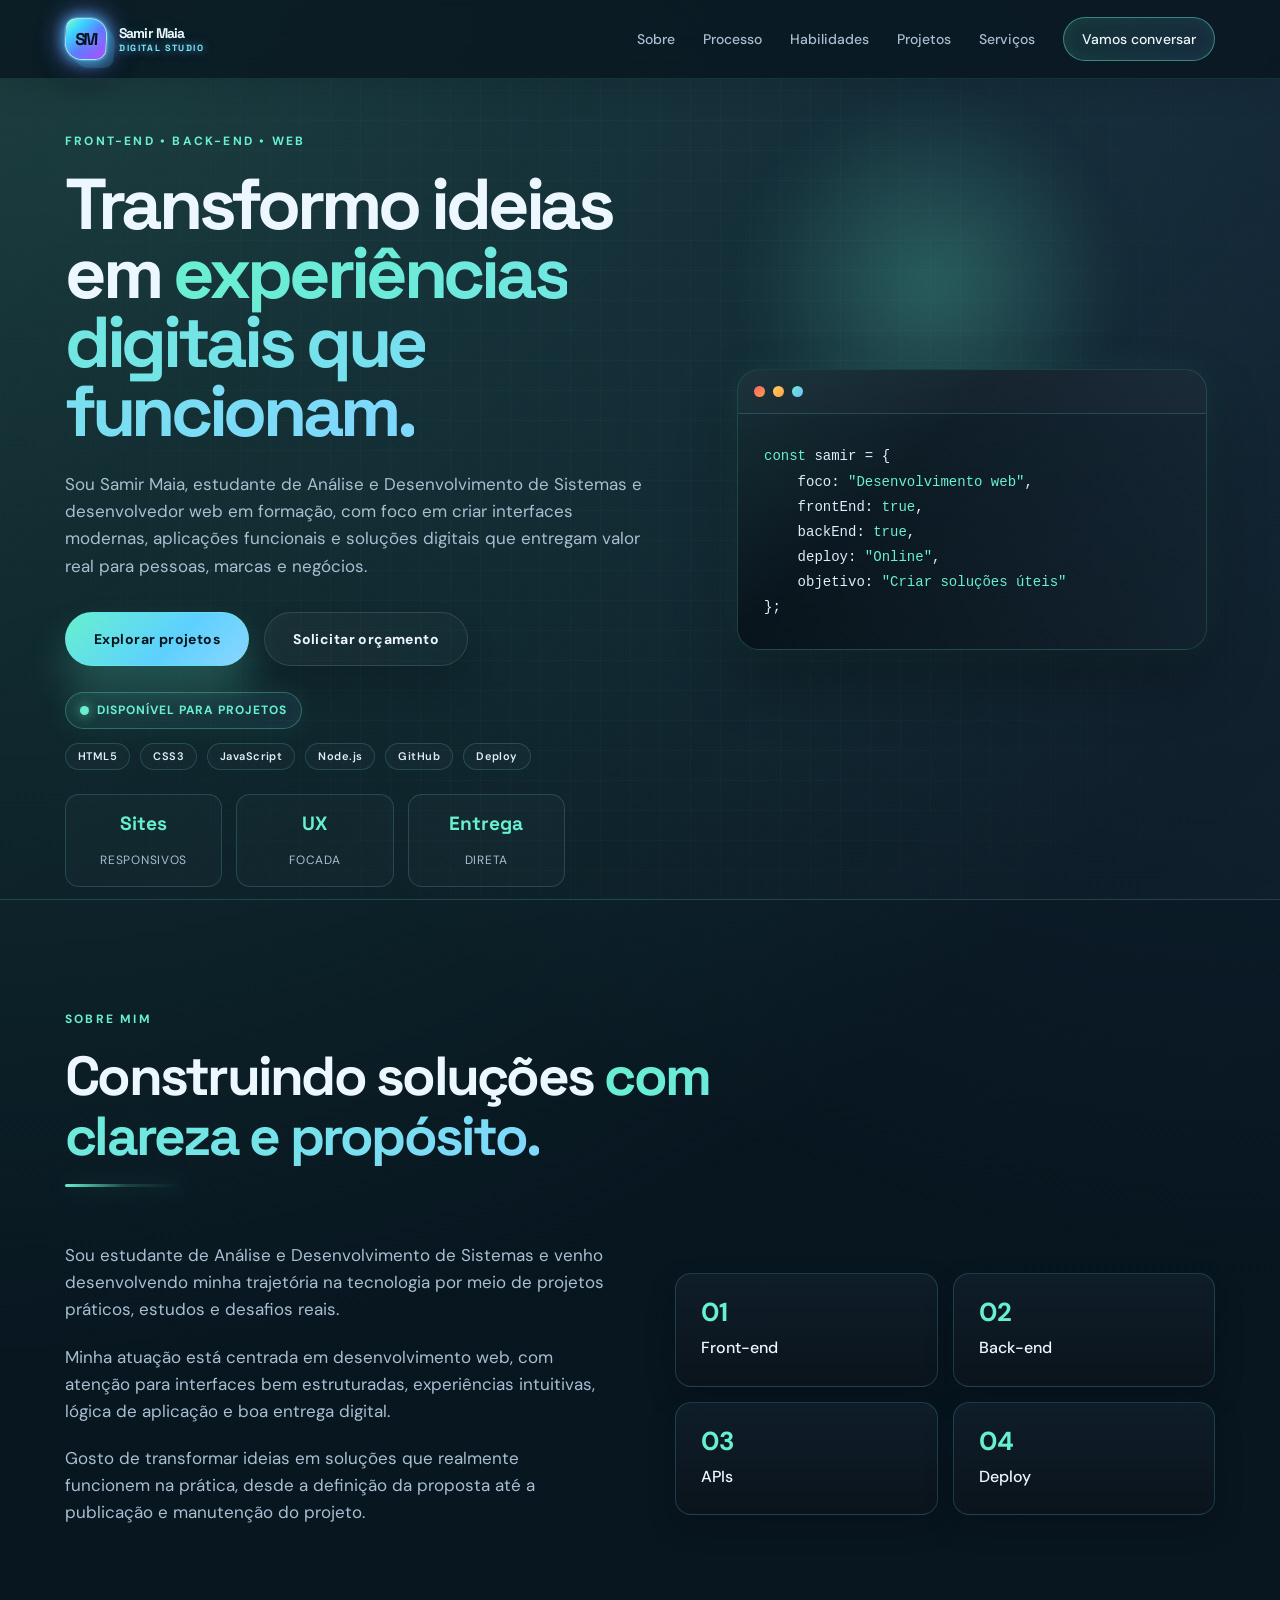
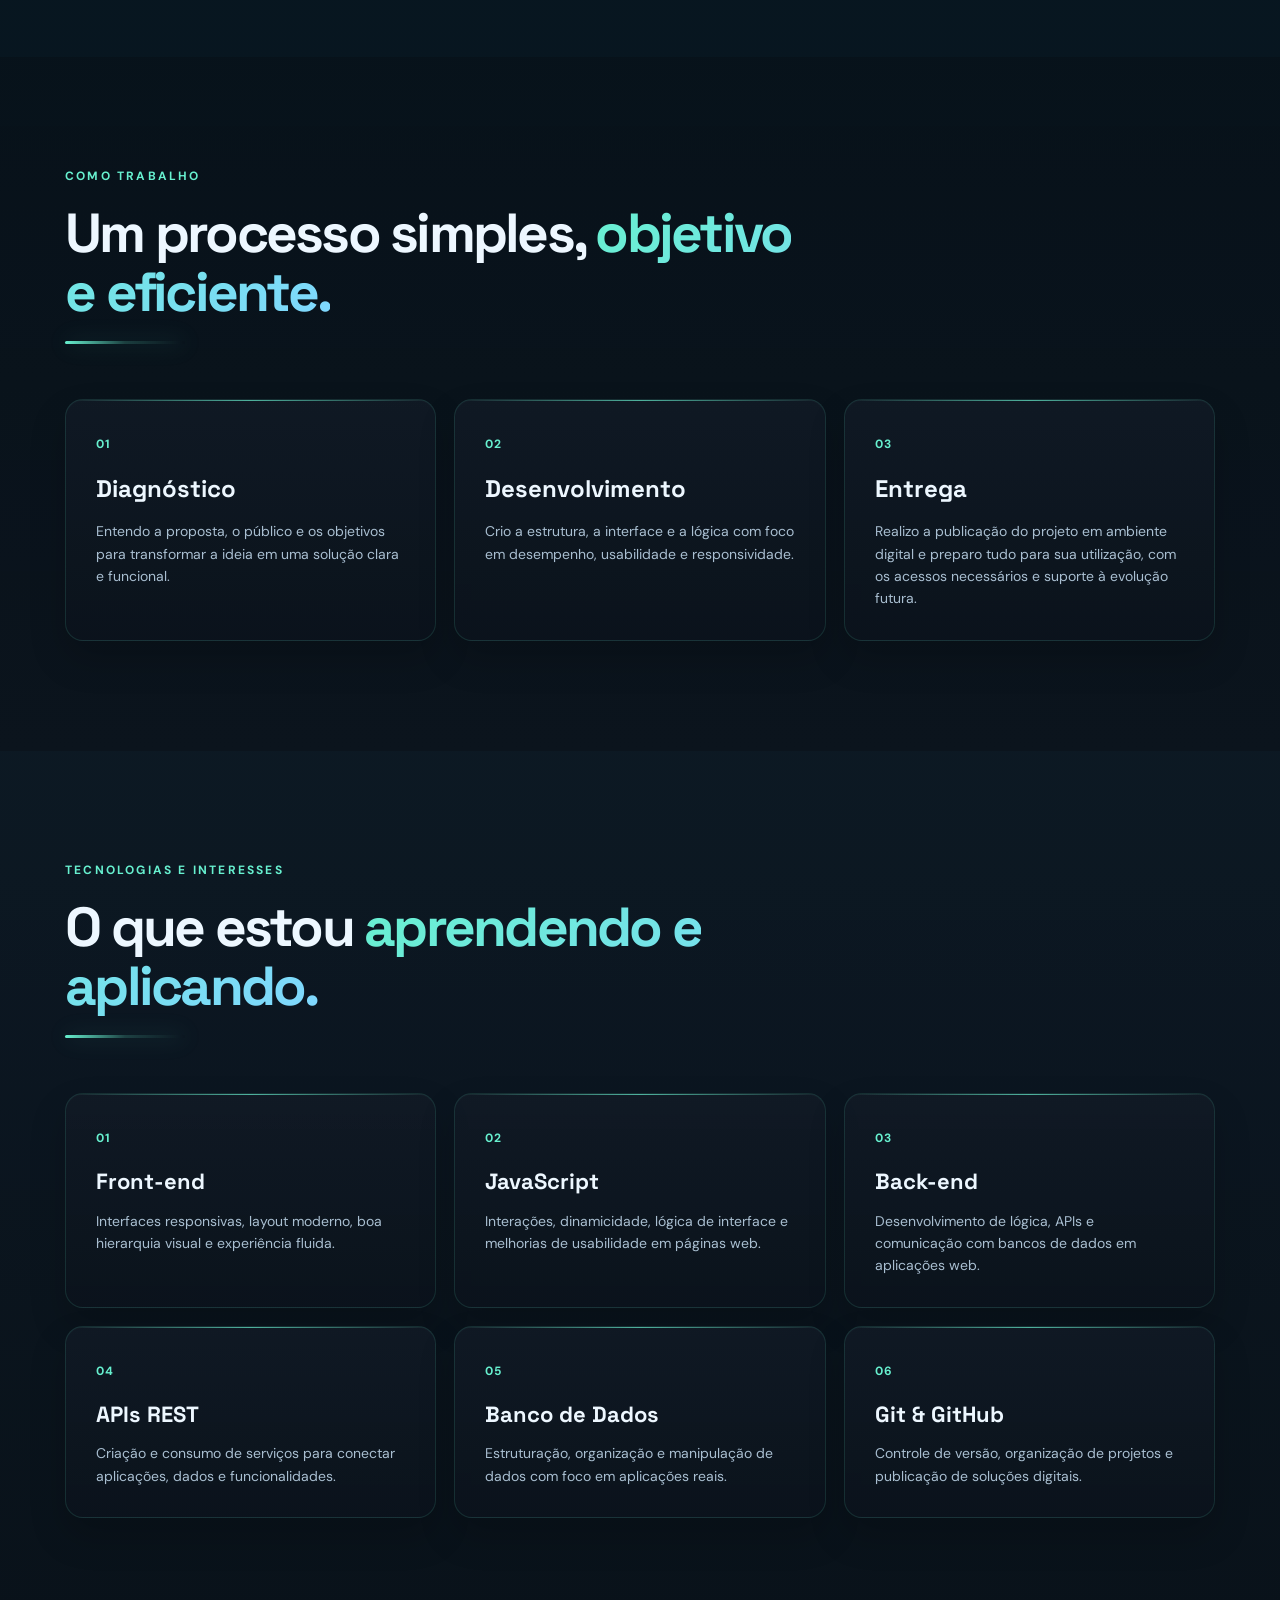
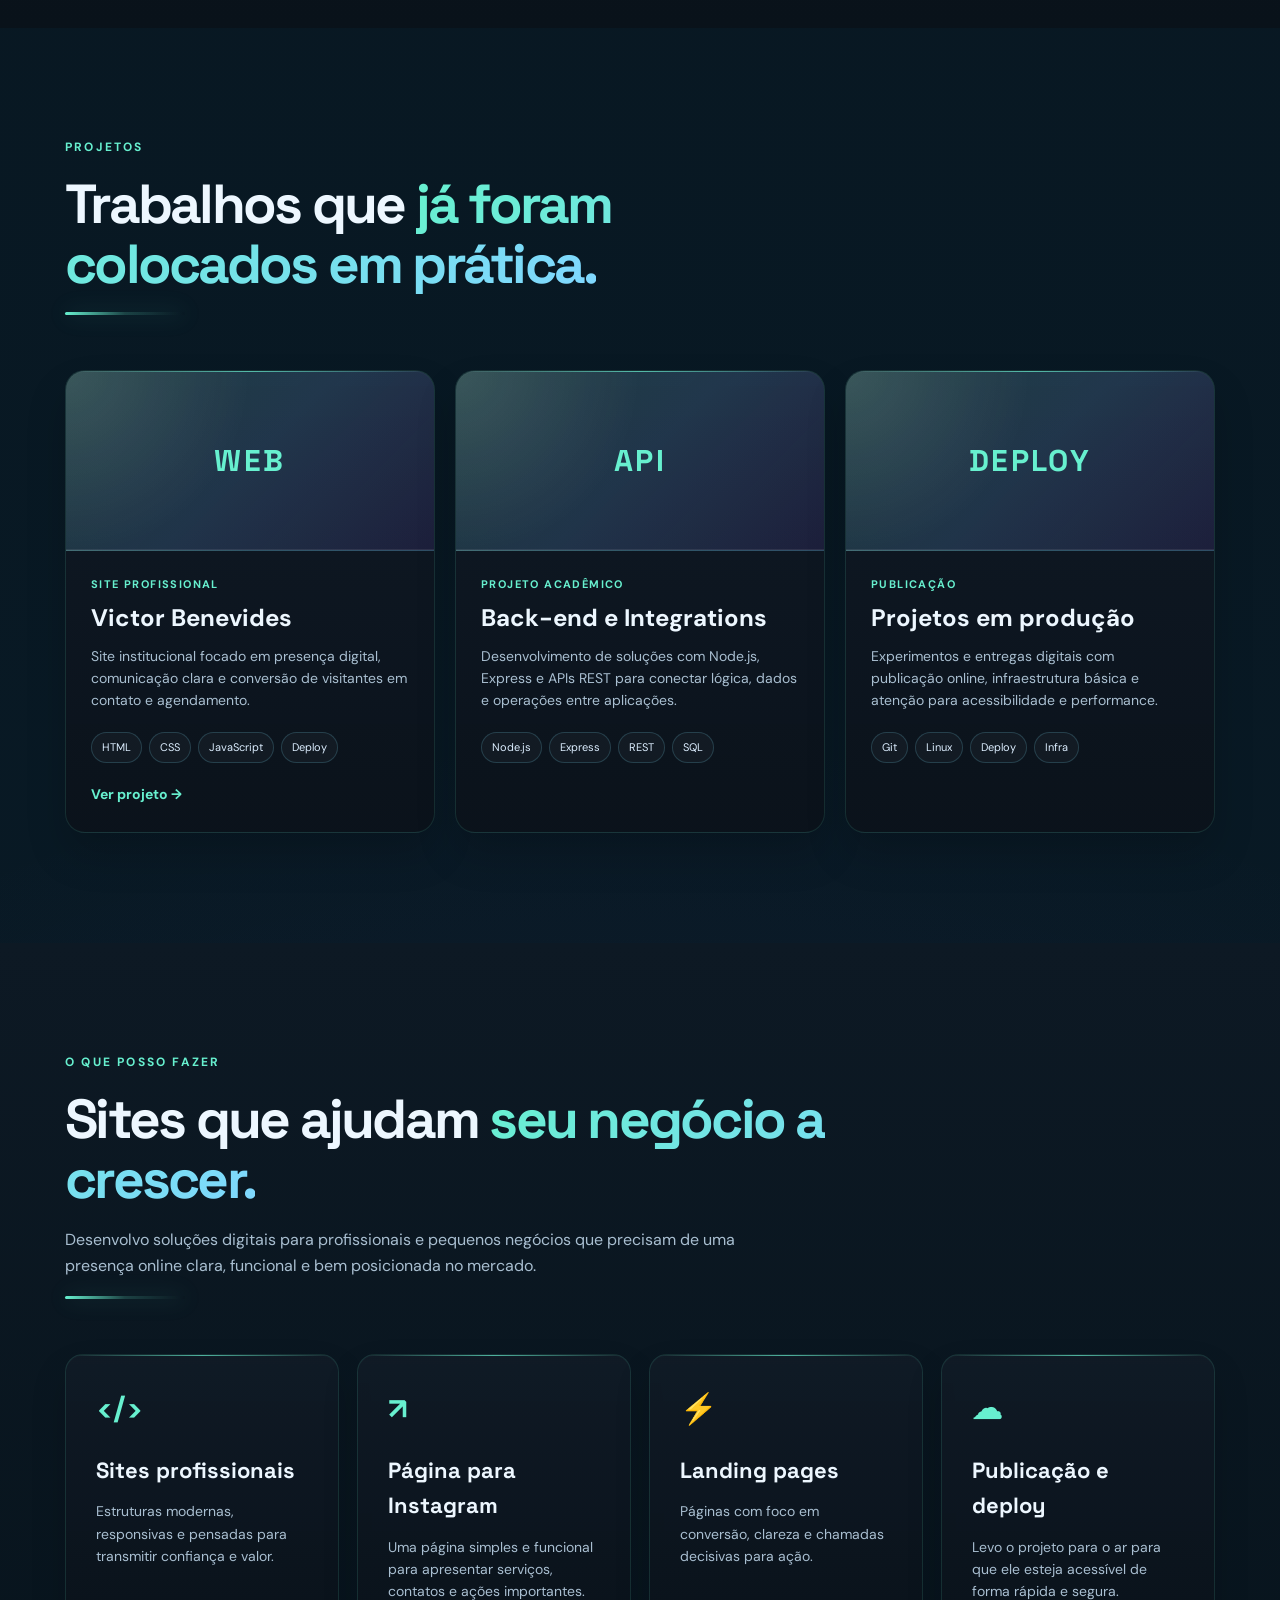
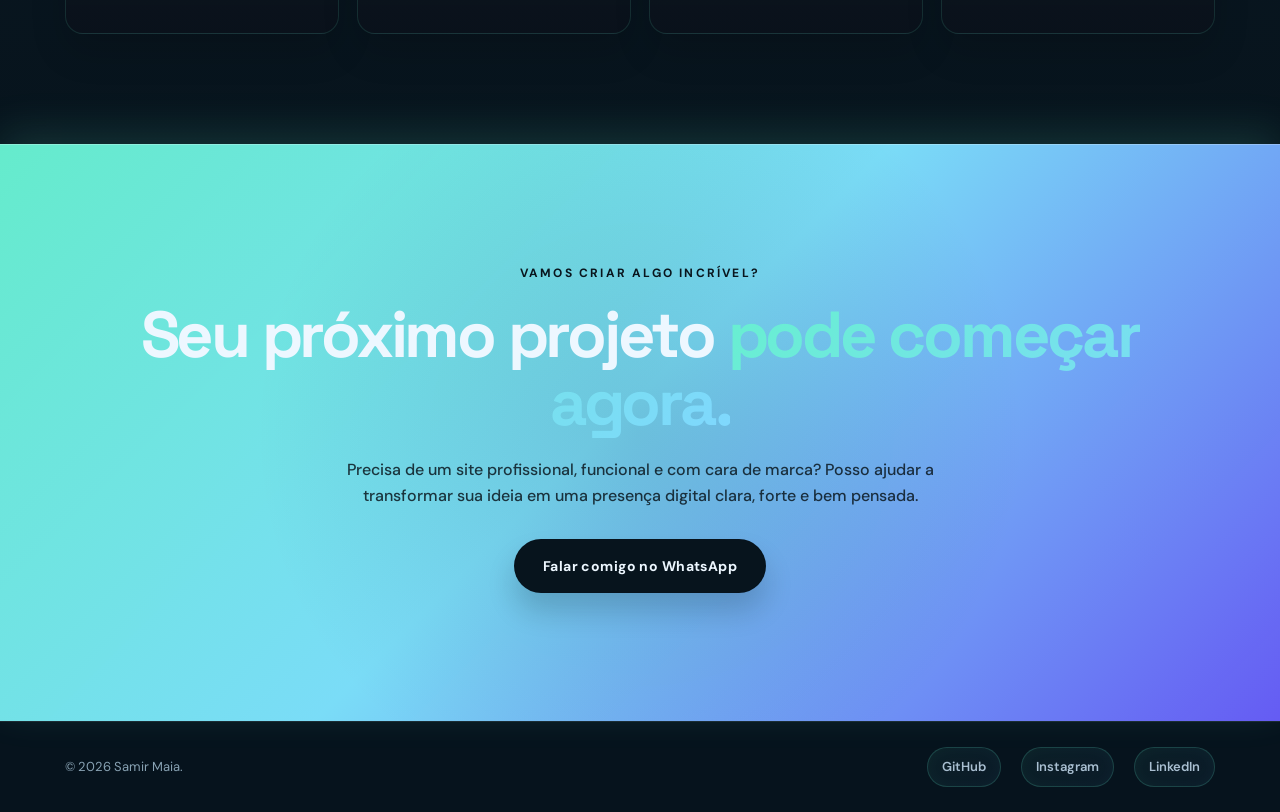
==== commit cbf4b4fb: "correçao de portugues" ====
--- a/index.html
+++ b/index.html
@@ -194,7 +194,7 @@
                         <span class="process-number">03</span>
                         <h3>Entrega</h3>
                         <p>
-                            Publiquem o projeto em ambiente digital e deixo tudo pronto para uso, acesso e evolução.
+                            Realizo a publicação do projeto em ambiente digital e preparo tudo para sua utilização, com os acessos necessários e suporte à evolução futura.
                         </p>
                     </div>
                 </div>
